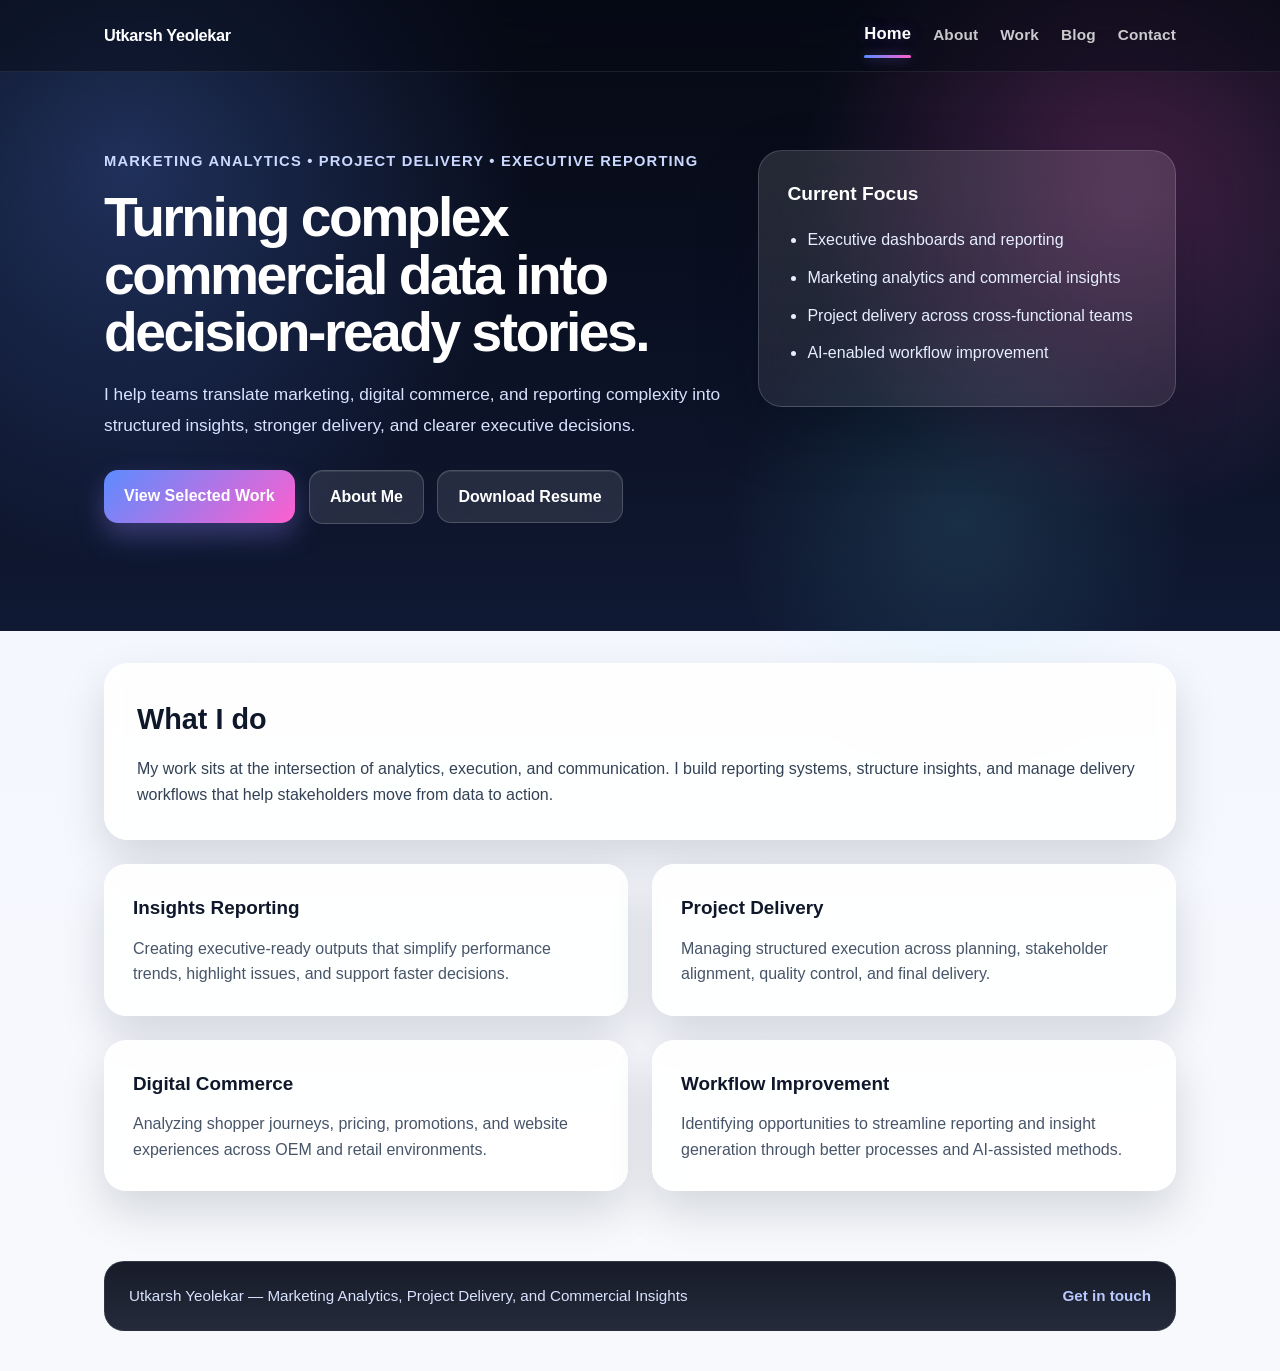
==== index.html @ 8a05bfa3 "Update index.html" ====
<!DOCTYPE html>
<html lang="en">
<head>
  <meta charset="UTF-8" />
  <meta name="viewport" content="width=device-width, initial-scale=1.0" />
  <title>Utkarsh Yeolekar | Portfolio</title>
  <link rel="stylesheet" href="style.css?v=2" />
</head>
<body>
  <nav>
    <div class="nav-container">
      <a href="index.html" class="brand">Utkarsh Yeolekar</a>
      <div class="nav-links">
        <a href="index.html" class="active">Home</a>
        <a href="about.html">About</a>
        <a href="work.html">Work</a>
        <a href="blog.html">Blog</a>
        <a href="contact.html">Contact</a>
      </div>
    </div>
  </nav>

  <header class="hero">
    <div class="hero-text">
      <p class="eyebrow">Marketing Analytics • Project Delivery • Executive Reporting</p>
      <h1>Turning complex commercial data into decision-ready stories.</h1>
      <p class="hero-copy">
        I help teams translate marketing, digital commerce, and reporting complexity into
        structured insights, stronger delivery, and clearer executive decisions.
      </p>
      <div class="hero-actions">
        <a href="work.html" class="button-primary">View Selected Work</a>
        <a href="about.html" class="button-secondary">About Me</a>
        <a href="assets/resume/Utkarsh_Yeolekar_Updated_CV_Apr26.pdf" class="button-secondary" target="_blank" rel="noopener noreferrer">Download Resume</a>
      </div>
    </div>

    <div class="hero-card">
      <h2>Current Focus</h2>
      <ul>
        <li>Executive dashboards and reporting</li>
        <li>Marketing analytics and commercial insights</li>
        <li>Project delivery across cross-functional teams</li>
        <li>AI-enabled workflow improvement</li>
      </ul>
    </div>
  </header>

  <main>
    <section class="section-intro">
      <h2>What I do</h2>
      <p>
        My work sits at the intersection of analytics, execution, and communication. I build
        reporting systems, structure insights, and manage delivery workflows that help stakeholders
        move from data to action.
      </p>
    </section>

    <section class="cards-grid">
      <article class="info-card">
        <h3>Insights Reporting</h3>
        <p>
          Creating executive-ready outputs that simplify performance trends, highlight issues,
          and support faster decisions.
        </p>
      </article>

      <article class="info-card">
        <h3>Project Delivery</h3>
        <p>
          Managing structured execution across planning, stakeholder alignment, quality control,
          and final delivery.
        </p>
      </article>

      <article class="info-card">
        <h3>Digital Commerce</h3>
        <p>
          Analyzing shopper journeys, pricing, promotions, and website experiences across OEM
          and retail environments.
        </p>
      </article>

      <article class="info-card">
        <h3>Workflow Improvement</h3>
        <p>
          Identifying opportunities to streamline reporting and insight generation through better
          processes and AI-assisted methods.
        </p>
      </article>
    </section>
  </main>

  <footer class="site-footer">
    <div class="site-footer-inner">
      <p>Utkarsh Yeolekar — Marketing Analytics, Project Delivery, and Commercial Insights</p>
      <p><a href="contact.html">Get in touch</a></p>
    </div>
  </footer>

  <script src="script.js"></script>
</body>
</html>
---- style.css ----
* {
  box-sizing: border-box;
}

html {
  scroll-behavior: smooth;
}

:root {
  --bg-deep: #070b17;
  --bg-mid: #0f1630;
  --text-dark: #0f172a;
  --text-mid: #475569;
  --text-soft: #d8e2ff;
  --text-white: #ffffff;
  --accent-blue: #5b8cff;
  --accent-cyan: #67e8f9;
  --accent-pink: #ff5fcf;
  --shadow-soft: 0 20px 45px rgba(7, 11, 23, 0.14);
  --shadow-strong: 0 25px 60px rgba(5, 10, 25, 0.28);
}

body {
  margin: 0;
  font-family: Arial, sans-serif;
  color: var(--text-dark);
  background:
    radial-gradient(circle at 10% 12%, rgba(91, 140, 255, 0.28), transparent 24%),
    radial-gradient(circle at 88% 14%, rgba(255, 95, 207, 0.24), transparent 20%),
    radial-gradient(circle at 75% 38%, rgba(103, 232, 249, 0.12), transparent 18%),
    linear-gradient(180deg, #060913 0%, #0a1022 22%, #101933 46%, #f5f7ff 46%, #f7f9fc 100%);
  line-height: 1.6;
}

nav {
  position: sticky;
  top: 0;
  z-index: 1000;
  background: rgba(8, 12, 24, 0.48);
  backdrop-filter: blur(18px);
  -webkit-backdrop-filter: blur(18px);
  border-bottom: 1px solid rgba(255, 255, 255, 0.08);
}

.nav-container {
  max-width: 1120px;
  margin: 0 auto;
  padding: 18px 24px;
  display: flex;
  justify-content: space-between;
  align-items: center;
  gap: 24px;
}

.brand {
  color: var(--text-white);
  text-decoration: none;
  font-size: 1.02rem;
  font-weight: 700;
  letter-spacing: -0.02em;
}

.nav-links {
  display: flex;
  gap: 22px;
  flex-wrap: wrap;
  align-items: center;
}

.nav-links a {
  position: relative;
  color: rgba(255, 255, 255, 0.78);
  text-decoration: none;
  font-size: 0.96rem;
  font-weight: 600;
  padding: 4px 0;
  letter-spacing: 0.01em;
  transition: color 0.25s ease, transform 0.25s ease, text-shadow 0.25s ease;
}

.nav-links a::after {
  content: "";
  position: absolute;
  left: 0;
  bottom: -6px;
  width: 100%;
  height: 2px;
  border-radius: 999px;
  background: linear-gradient(90deg, var(--accent-blue), var(--accent-pink));
  transform: scaleX(0);
  transform-origin: center;
  transition: transform 0.25s ease, opacity 0.25s ease;
  opacity: 0;
  box-shadow: 0 0 10px rgba(91, 140, 255, 0.35);
}

.nav-links a:hover {
  color: var(--text-white);
  text-shadow:
    0 0 10px rgba(91, 140, 255, 0.18),
    0 0 18px rgba(255, 95, 207, 0.14);
}

.nav-links a:hover::after {
  transform: scaleX(1);
  opacity: 0.7;
}

.nav-links a.active {
  color: var(--text-white);
  font-size: 1.04rem;
  transform: translateY(-1px);
  text-shadow:
    0 0 14px rgba(91, 140, 255, 0.24),
    0 0 22px rgba(255, 95, 207, 0.18);
}

.nav-links a.active::after {
  transform: scaleX(1);
  opacity: 1;
  height: 3px;
  box-shadow:
    0 0 12px rgba(91, 140, 255, 0.38),
    0 0 18px rgba(255, 95, 207, 0.2);
}

.hero {
  max-width: 1120px;
  margin: 0 auto;
  padding: 78px 24px 140px;
  display: grid;
  grid-template-columns: 1.35fr 0.9fr;
  gap: 28px;
  align-items: start;
  color: var(--text-white);
}

.hero-text {
  min-width: 0;
}

.eyebrow {
  margin: 0 0 16px;
  color: #cbd8ff;
  font-size: 0.92rem;
  font-weight: 700;
  letter-spacing: 0.08em;
  text-transform: uppercase;
}

.hero h1 {
  margin: 0 0 18px;
  font-size: 3.45rem;
  line-height: 1.04;
  letter-spacing: -0.045em;
  max-width: 760px;
}

.hero-copy {
  margin: 0 0 28px;
  font-size: 1.08rem;
  line-height: 1.8;
  color: var(--text-soft);
  max-width: 700px;
}

.hero-actions {
  display: flex;
  gap: 14px;
  flex-wrap: wrap;
}

.button-primary,
.button-secondary {
  display: inline-block;
  padding: 13px 20px;
  border-radius: 14px;
  text-decoration: none;
  font-weight: 700;
  transition: all 0.25s ease;
}

.button-primary,
.button-primary:visited {
  background: linear-gradient(135deg, var(--accent-blue), var(--accent-pink));
  color: var(--text-white);
  box-shadow:
    0 14px 30px rgba(91, 140, 255, 0.24),
    0 10px 24px rgba(255, 95, 207, 0.12);
}

.button-secondary,
.button-secondary:visited {
  background: rgba(255, 255, 255, 0.1);
  color: var(--text-white);
  border: 1px solid rgba(255, 255, 255, 0.18);
  backdrop-filter: blur(12px);
  -webkit-backdrop-filter: blur(12px);
  box-shadow: inset 0 1px 0 rgba(255, 255, 255, 0.08);
}

.button-primary:hover,
.button-secondary:hover {
  transform: translateY(-1px);
  text-decoration: none;
}

.button-secondary:hover {
  background: rgba(255, 255, 255, 0.16);
}

.hero-card {
  background: linear-gradient(180deg, rgba(255, 255, 255, 0.12), rgba(255, 255, 255, 0.08));
  border: 1px solid rgba(255, 255, 255, 0.16);
  border-radius: 24px;
  padding: 28px;
  box-shadow: var(--shadow-strong);
  backdrop-filter: blur(14px);
  -webkit-backdrop-filter: blur(14px);
}

.hero-card h2 {
  margin: 0 0 18px;
  color: var(--text-white);
  font-size: 1.2rem;
}

.hero-card ul {
  margin: 0;
  padding-left: 20px;
  color: #e6eeff;
}

.hero-card li {
  margin-bottom: 12px;
}

main {
  max-width: 1120px;
  margin: 0 auto;
  padding: 0 24px 70px;
}

.section-intro {
  background: rgba(255, 255, 255, 0.88);
  padding: 32px;
  border-radius: 24px;
  box-shadow: var(--shadow-soft);
  margin-bottom: 24px;
  border: 1px solid rgba(255, 255, 255, 0.65);
  backdrop-filter: blur(8px);
}

.section-intro h2 {
  margin-top: 0;
  margin-bottom: 14px;
  font-size: 1.8rem;
  color: var(--text-dark);
}

.section-intro p {
  margin: 0;
  color: #334155;
}

.cards-grid {
  display: grid;
  grid-template-columns: repeat(2, minmax(0, 1fr));
  gap: 24px;
}

.info-card {
  background: rgba(255, 255, 255, 0.9);
  padding: 28px;
  border-radius: 22px;
  box-shadow: var(--shadow-soft);
  border: 1px solid rgba(255, 255, 255, 0.62);
  backdrop-filter: blur(8px);
}

.info-card h3 {
  margin-top: 0;
  margin-bottom: 12px;
  font-size: 1.18rem;
  color: var(--text-dark);
}

.info-card p {
  margin: 0;
  color: var(--text-mid);
}

.site-footer {
  max-width: 1120px;
  margin: 0 auto;
  padding: 0 24px 40px;
}

.site-footer-inner {
  background: linear-gradient(180deg, rgba(9, 14, 28, 0.94), rgba(13, 19, 37, 0.9));
  color: var(--text-soft);
  padding: 22px 24px;
  border-radius: 20px;
  display: flex;
  justify-content: space-between;
  align-items: center;
  gap: 16px;
  flex-wrap: wrap;
  border: 1px solid rgba(255, 255, 255, 0.08);
}

.site-footer p {
  margin: 0;
  font-size: 0.95rem;
}

.site-footer a {
  color: #b9c9ff;
  text-decoration: none;
  font-weight: 600;
}

.site-footer a:hover {
  color: var(--text-white);
  text-decoration: underline;
}

a {
  color: inherit;
}

@media (max-width: 900px) {
  body {
    background:
      radial-gradient(circle at 10% 12%, rgba(91, 140, 255, 0.24), transparent 24%),
      radial-gradient(circle at 88% 14%, rgba(255, 95, 207, 0.2), transparent 20%),
      linear-gradient(180deg, #060913 0%, #0a1022 25%, #101933 54%, #f5f7ff 54%, #f7f9fc 100%);
  }

  .hero {
    grid-template-columns: 1fr;
    padding: 64px 24px 110px;
  }

  .hero h1 {
    font-size: 2.7rem;
  }

  .cards-grid {
    grid-template-columns: 1fr;
  }
}

@media (max-width: 768px) {
  .nav-container {
    padding: 14px 20px;
    flex-direction: column;
    align-items: flex-start;
  }

  .nav-links {
    gap: 14px;
  }

  .hero {
    padding: 56px 20px 96px;
  }

  .hero h1 {
    font-size: 2.2rem;
  }

  .hero-copy {
    font-size: 1rem;
  }

  main {
    padding: 0 20px 44px;
  }

  .section-intro,
  .info-card,
  .hero-card {
    padding: 22px;
    border-radius: 18px;
  }

  .site-footer {
    padding: 0 20px 28px;
  }

  .site-footer-inner {
    padding: 18px 20px;
  }
}
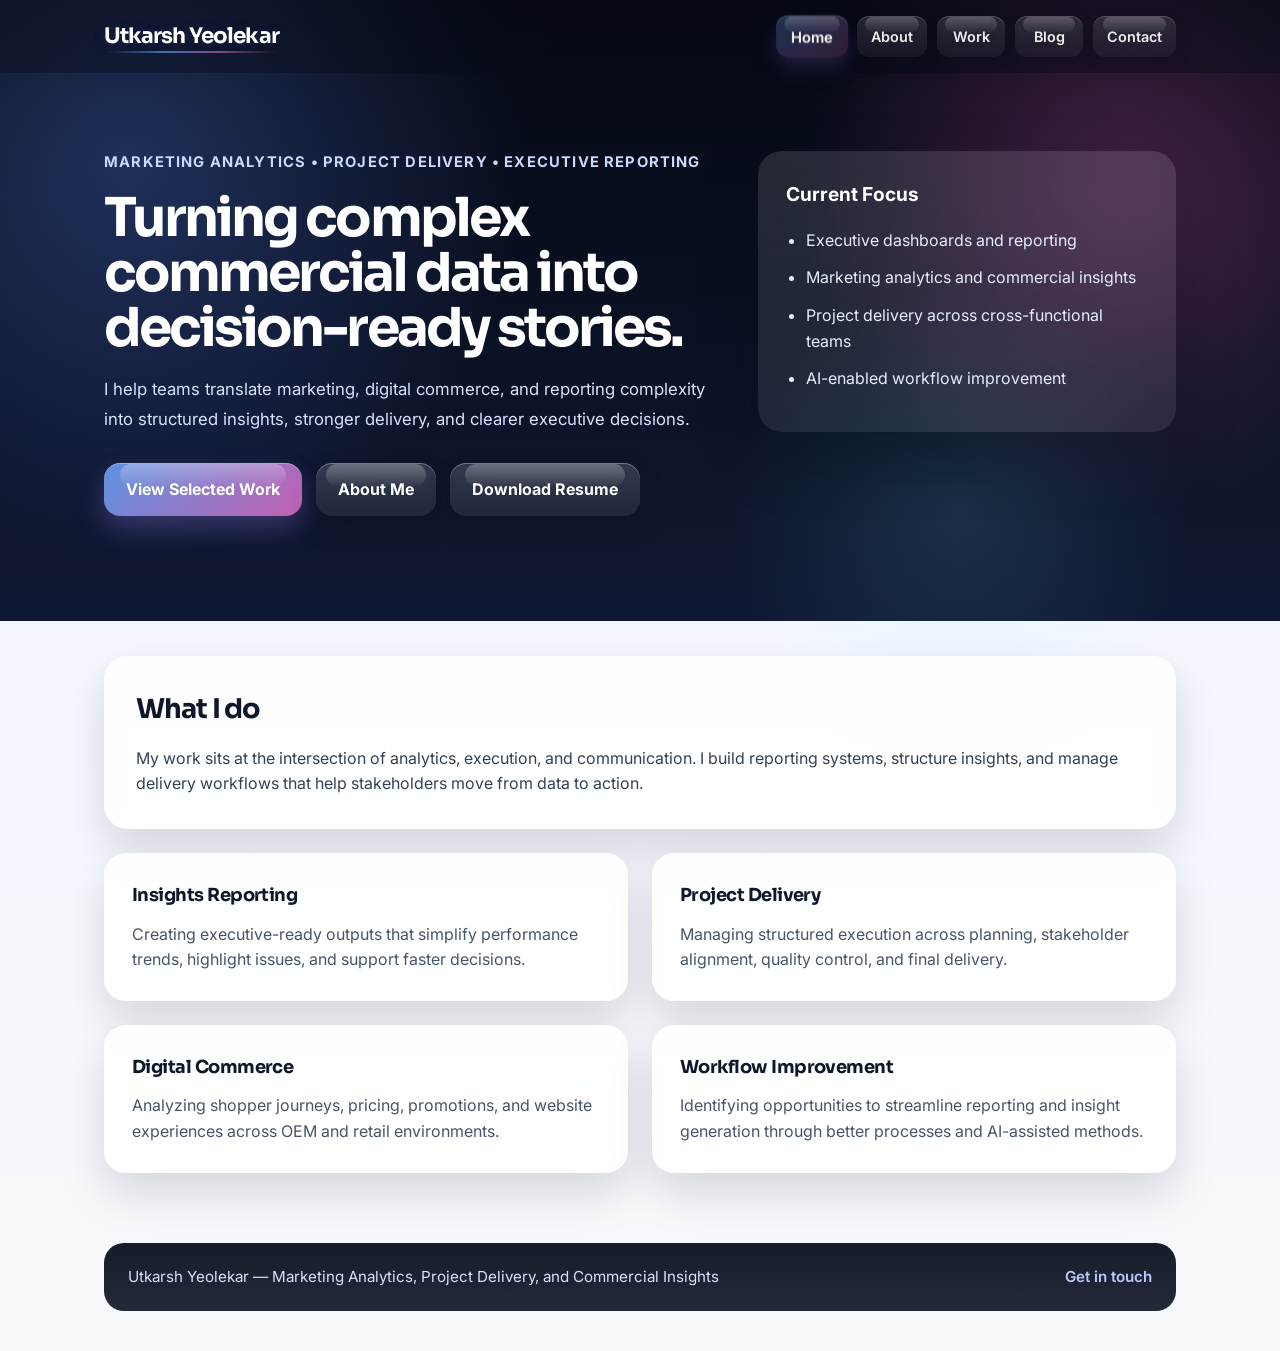
==== commit c24b98be: "Update index.html" ====
--- a/index.html
+++ b/index.html
@@ -4,16 +4,19 @@
   <meta charset="UTF-8" />
   <meta name="viewport" content="width=device-width, initial-scale=1.0" />
   <title>Utkarsh Yeolekar | Portfolio</title>
-  <link rel="stylesheet" href="style.css?v=2" />
+  <link rel="stylesheet" href="style-v3.css" />
 </head>
 <body>
   <nav>
     <div class="nav-container">
-      <a href="index.html" class="brand">Utkarsh Yeolekar</a>
+      <a href="index.html" class="brand brand-stack">
+        <span class="brand-first">Utkarsh</span>
+        <span class="brand-last">Yeolekar</span>
+      </a>
       <div class="nav-links">
         <a href="index.html" class="active">Home</a>
         <a href="about.html">About</a>
-        <a href="work.html">Work</a>
+        <a href="work-v2.html">Work</a>
         <a href="blog.html">Blog</a>
         <a href="contact.html">Contact</a>
       </div>
@@ -29,7 +32,7 @@
         structured insights, stronger delivery, and clearer executive decisions.
       </p>
       <div class="hero-actions">
-        <a href="work.html" class="button-primary">View Selected Work</a>
+        <a href="work-v2.html" class="button-primary">View Selected Work</a>
         <a href="about.html" class="button-secondary">About Me</a>
         <a href="assets/resume/Utkarsh_Yeolekar_Updated_CV_Apr26.pdf" class="button-secondary" target="_blank" rel="noopener noreferrer">Download Resume</a>
       </div>
--- a/style-v3.css
+++ b/style-v3.css
@@ -0,0 +1,454 @@
+@import url('https://fonts.googleapis.com/css2?family=Inter:wght@400;500;600;700;800&family=Sora:wght@600;700;800&display=swap');
+
+* {
+  box-sizing: border-box;
+}
+
+html {
+  scroll-behavior: smooth;
+}
+
+:root {
+  --text-dark: #0f172a;
+  --text-mid: #475569;
+  --text-soft: #d8e2ff;
+  --text-white: #ffffff;
+  --accent-blue: #6aa8ff;
+  --accent-cyan: #7ee7ff;
+  --accent-pink: #ff78db;
+  --shadow-soft: 0 20px 45px rgba(7, 11, 23, 0.14);
+  --shadow-strong: 0 25px 60px rgba(5, 10, 25, 0.28);
+}
+
+body {
+  margin: 0;
+  font-family: 'Inter', Arial, sans-serif;
+  color: var(--text-dark);
+  background:
+    radial-gradient(circle at 10% 12%, rgba(91, 140, 255, 0.28), transparent 24%),
+    radial-gradient(circle at 88% 14%, rgba(255, 95, 207, 0.24), transparent 20%),
+    radial-gradient(circle at 75% 38%, rgba(103, 232, 249, 0.12), transparent 18%),
+    linear-gradient(180deg, #060913 0%, #0a1022 22%, #101933 46%, #f5f7ff 46%, #f7f9fc 100%);
+  line-height: 1.6;
+}
+
+nav {
+  position: sticky;
+  top: 0;
+  z-index: 1000;
+  background: rgba(8, 12, 24, 0.38);
+  backdrop-filter: blur(18px);
+  -webkit-backdrop-filter: blur(18px);
+}
+
+.nav-container {
+  max-width: 1120px;
+  margin: 0 auto;
+  padding: 16px 24px;
+  display: flex;
+  justify-content: space-between;
+  align-items: center;
+  gap: 24px;
+}
+
+.brand {
+  position: relative;
+  display: inline-block;
+  color: var(--text-white);
+  text-decoration: none;
+  font-family: 'Sora', 'Inter', Arial, sans-serif;
+  font-size: 1.34rem;
+  font-weight: 700;
+  letter-spacing: -0.045em;
+  line-height: 1;
+  padding: 4px 0 6px;
+  text-shadow:
+    0 0 14px rgba(106, 168, 255, 0.14),
+    0 0 22px rgba(255, 120, 219, 0.08);
+  transition: transform 0.25s ease, text-shadow 0.25s ease, opacity 0.25s ease;
+}
+
+.brand::after {
+  content: "";
+  position: absolute;
+  left: 2px;
+  bottom: -1px;
+  width: calc(100% - 4px);
+  height: 2px;
+  border-radius: 999px;
+  background: linear-gradient(90deg,
+    rgba(106,168,255,0.0),
+    rgba(106,168,255,0.62),
+    rgba(255,120,219,0.52),
+    rgba(255,120,219,0.0));
+  opacity: 0.95;
+}
+
+.brand:hover {
+  transform: translateY(-1px);
+  text-shadow:
+    0 0 18px rgba(106, 168, 255, 0.2),
+    0 0 28px rgba(255, 120, 219, 0.1);
+}
+
+.nav-links {
+  display: flex;
+  gap: 10px;
+  flex-wrap: wrap;
+  align-items: center;
+}
+
+.nav-links a {
+  position: relative;
+  color: rgba(255, 255, 255, 0.92);
+  text-decoration: none;
+  font-size: 0.9rem;
+  font-weight: 600;
+  padding: 9px 14px;
+  min-width: 68px;
+  text-align: center;
+  border-radius: 12px;
+  background: linear-gradient(180deg, rgba(255,255,255,0.12), rgba(255,255,255,0.05));
+  backdrop-filter: blur(14px);
+  -webkit-backdrop-filter: blur(14px);
+  box-shadow:
+    inset 0 1px 0 rgba(255,255,255,0.18),
+    0 8px 18px rgba(8, 12, 24, 0.12);
+  transition: transform 0.25s ease, box-shadow 0.25s ease, background 0.25s ease, color 0.25s ease;
+  overflow: hidden;
+}
+
+.nav-links a::before {
+  content: "";
+  position: absolute;
+  top: 1px;
+  left: 12%;
+  width: 76%;
+  height: 36%;
+  border-radius: 999px;
+  background: linear-gradient(180deg, rgba(255,255,255,0.22), rgba(255,255,255,0.03));
+  pointer-events: none;
+}
+
+.nav-links a:hover {
+  transform: translateY(-1px);
+  background: linear-gradient(180deg, rgba(255,255,255,0.16), rgba(255,255,255,0.07));
+  box-shadow:
+    inset 0 1px 0 rgba(255,255,255,0.24),
+    0 10px 22px rgba(91, 140, 255, 0.08),
+    0 8px 16px rgba(255, 95, 207, 0.05);
+}
+
+.nav-links a.active {
+  transform: scale(1.03);
+  color: var(--text-white);
+  background: linear-gradient(135deg, rgba(106,168,255,0.26), rgba(255,120,219,0.18));
+  box-shadow:
+    inset 0 1px 0 rgba(255,255,255,0.24),
+    0 12px 24px rgba(91, 140, 255, 0.12),
+    0 8px 18px rgba(255, 95, 207, 0.08);
+}
+
+.hero {
+  max-width: 1120px;
+  margin: 0 auto;
+  padding: 78px 24px 140px;
+  display: grid;
+  grid-template-columns: 1.35fr 0.9fr;
+  gap: 28px;
+  align-items: start;
+  color: var(--text-white);
+}
+
+.hero-text {
+  min-width: 0;
+}
+
+.eyebrow {
+  margin: 0 0 16px;
+  color: #cbd8ff;
+  font-size: 0.92rem;
+  font-weight: 700;
+  letter-spacing: 0.08em;
+  text-transform: uppercase;
+}
+
+.hero h1 {
+  margin: 0 0 18px;
+  font-family: 'Sora', 'Inter', Arial, sans-serif;
+  font-size: 3.35rem;
+  font-weight: 700;
+  line-height: 1.03;
+  letter-spacing: -0.055em;
+  max-width: 760px;
+}
+
+.hero-copy {
+  margin: 0 0 28px;
+  font-size: 1.05rem;
+  font-weight: 400;
+  line-height: 1.8;
+  color: var(--text-soft);
+  max-width: 700px;
+}
+
+.hero-actions {
+  display: flex;
+  gap: 14px;
+  flex-wrap: wrap;
+}
+
+.button-primary,
+.button-secondary {
+  position: relative;
+  display: inline-block;
+  padding: 14px 22px;
+  border-radius: 16px;
+  text-decoration: none;
+  font-weight: 700;
+  overflow: hidden;
+  transition: transform 0.25s ease, box-shadow 0.25s ease, background 0.25s ease;
+}
+
+.button-primary::before,
+.button-secondary::before {
+  content: "";
+  position: absolute;
+  top: 1px;
+  left: 8%;
+  width: 84%;
+  height: 42%;
+  border-radius: 999px;
+  background: linear-gradient(180deg, rgba(255,255,255,0.28), rgba(255,255,255,0.04));
+  pointer-events: none;
+}
+
+.button-primary,
+.button-primary:visited {
+  background: linear-gradient(135deg, rgba(106,168,255,0.85), rgba(255,120,219,0.75));
+  color: var(--text-white);
+  box-shadow:
+    inset 0 1px 0 rgba(255,255,255,0.3),
+    0 14px 30px rgba(91, 140, 255, 0.2),
+    0 10px 24px rgba(255, 95, 207, 0.12);
+}
+
+.button-secondary,
+.button-secondary:visited {
+  background: linear-gradient(180deg, rgba(255,255,255,0.16), rgba(255,255,255,0.08));
+  color: var(--text-white);
+  backdrop-filter: blur(14px);
+  -webkit-backdrop-filter: blur(14px);
+  box-shadow:
+    inset 0 1px 0 rgba(255,255,255,0.32),
+    0 12px 28px rgba(8, 12, 24, 0.16);
+}
+
+.button-primary:hover,
+.button-secondary:hover {
+  transform: translateY(-2px);
+  text-decoration: none;
+}
+
+.button-secondary:hover {
+  background: linear-gradient(180deg, rgba(255,255,255,0.22), rgba(255,255,255,0.1));
+}
+
+.hero-card {
+  background: linear-gradient(180deg, rgba(255, 255, 255, 0.12), rgba(255, 255, 255, 0.08));
+  border-radius: 24px;
+  padding: 28px;
+  box-shadow: var(--shadow-strong);
+  backdrop-filter: blur(14px);
+  -webkit-backdrop-filter: blur(14px);
+}
+
+.hero-card h2 {
+  margin: 0 0 18px;
+  color: var(--text-white);
+  font-size: 1.2rem;
+  font-weight: 700;
+}
+
+.hero-card ul {
+  margin: 0;
+  padding-left: 20px;
+  color: #e6eeff;
+}
+
+.hero-card li {
+  margin-bottom: 12px;
+}
+
+main {
+  max-width: 1120px;
+  margin: 0 auto;
+  padding: 0 24px 70px;
+}
+
+.section-intro {
+  background: rgba(255, 255, 255, 0.88);
+  padding: 32px;
+  border-radius: 24px;
+  box-shadow: var(--shadow-soft);
+  margin-bottom: 24px;
+  backdrop-filter: blur(8px);
+}
+
+.section-intro h2 {
+  margin-top: 0;
+  margin-bottom: 14px;
+  font-family: 'Sora', 'Inter', Arial, sans-serif;
+  font-size: 1.7rem;
+  font-weight: 700;
+  letter-spacing: -0.04em;
+  color: var(--text-dark);
+}
+
+.section-intro p {
+  margin: 0;
+  color: #334155;
+}
+
+.cards-grid {
+  display: grid;
+  grid-template-columns: repeat(2, minmax(0, 1fr));
+  gap: 24px;
+}
+
+.info-card {
+  background: rgba(255, 255, 255, 0.9);
+  padding: 28px;
+  border-radius: 22px;
+  box-shadow: var(--shadow-soft);
+  backdrop-filter: blur(8px);
+}
+
+.info-card h3 {
+  margin-top: 0;
+  margin-bottom: 12px;
+  font-family: 'Sora', 'Inter', Arial, sans-serif;
+  font-size: 1.12rem;
+  font-weight: 700;
+  letter-spacing: -0.03em;
+  color: var(--text-dark);
+}
+
+.info-card p {
+  margin: 0;
+  color: var(--text-mid);
+}
+
+.site-footer {
+  max-width: 1120px;
+  margin: 0 auto;
+  padding: 0 24px 40px;
+}
+
+.site-footer-inner {
+  background: linear-gradient(180deg, rgba(9, 14, 28, 0.94), rgba(13, 19, 37, 0.9));
+  color: var(--text-soft);
+  padding: 22px 24px;
+  border-radius: 20px;
+  display: flex;
+  justify-content: space-between;
+  align-items: center;
+  gap: 16px;
+  flex-wrap: wrap;
+}
+
+.site-footer p {
+  margin: 0;
+  font-size: 0.95rem;
+}
+
+.site-footer a {
+  color: #b9c9ff;
+  text-decoration: none;
+  font-weight: 600;
+}
+
+.site-footer a:hover {
+  color: var(--text-white);
+  text-decoration: underline;
+}
+
+a {
+  color: inherit;
+}
+
+@media (max-width: 900px) {
+  body {
+    background:
+      radial-gradient(circle at 10% 12%, rgba(91, 140, 255, 0.24), transparent 24%),
+      radial-gradient(circle at 88% 14%, rgba(255, 95, 207, 0.2), transparent 20%),
+      linear-gradient(180deg, #060913 0%, #0a1022 25%, #101933 54%, #f5f7ff 54%, #f7f9fc 100%);
+  }
+
+  .hero {
+    grid-template-columns: 1fr;
+    padding: 64px 24px 110px;
+  }
+
+  .hero h1 {
+    font-size: 2.7rem;
+  }
+
+  .cards-grid {
+    grid-template-columns: 1fr;
+  }
+}
+
+@media (max-width: 768px) {
+  .nav-container {
+    padding: 14px 20px;
+    flex-direction: column;
+    align-items: flex-start;
+  }
+
+  .brand {
+    font-size: 1.12rem;
+  }
+
+  .nav-links {
+    gap: 10px;
+  }
+
+  .nav-links a {
+    min-width: 60px;
+    padding: 8px 12px;
+    font-size: 0.88rem;
+    border-radius: 10px;
+  }
+
+  .hero {
+    padding: 56px 20px 96px;
+  }
+
+  .hero h1 {
+    font-size: 2.2rem;
+  }
+
+  .hero-copy {
+    font-size: 1rem;
+  }
+
+  main {
+    padding: 0 20px 44px;
+  }
+
+  .section-intro,
+  .info-card,
+  .hero-card {
+    padding: 22px;
+    border-radius: 18px;
+  }
+
+  .site-footer {
+    padding: 0 20px 28px;
+  }
+
+  .site-footer-inner {
+    padding: 18px 20px;
+  }
+}
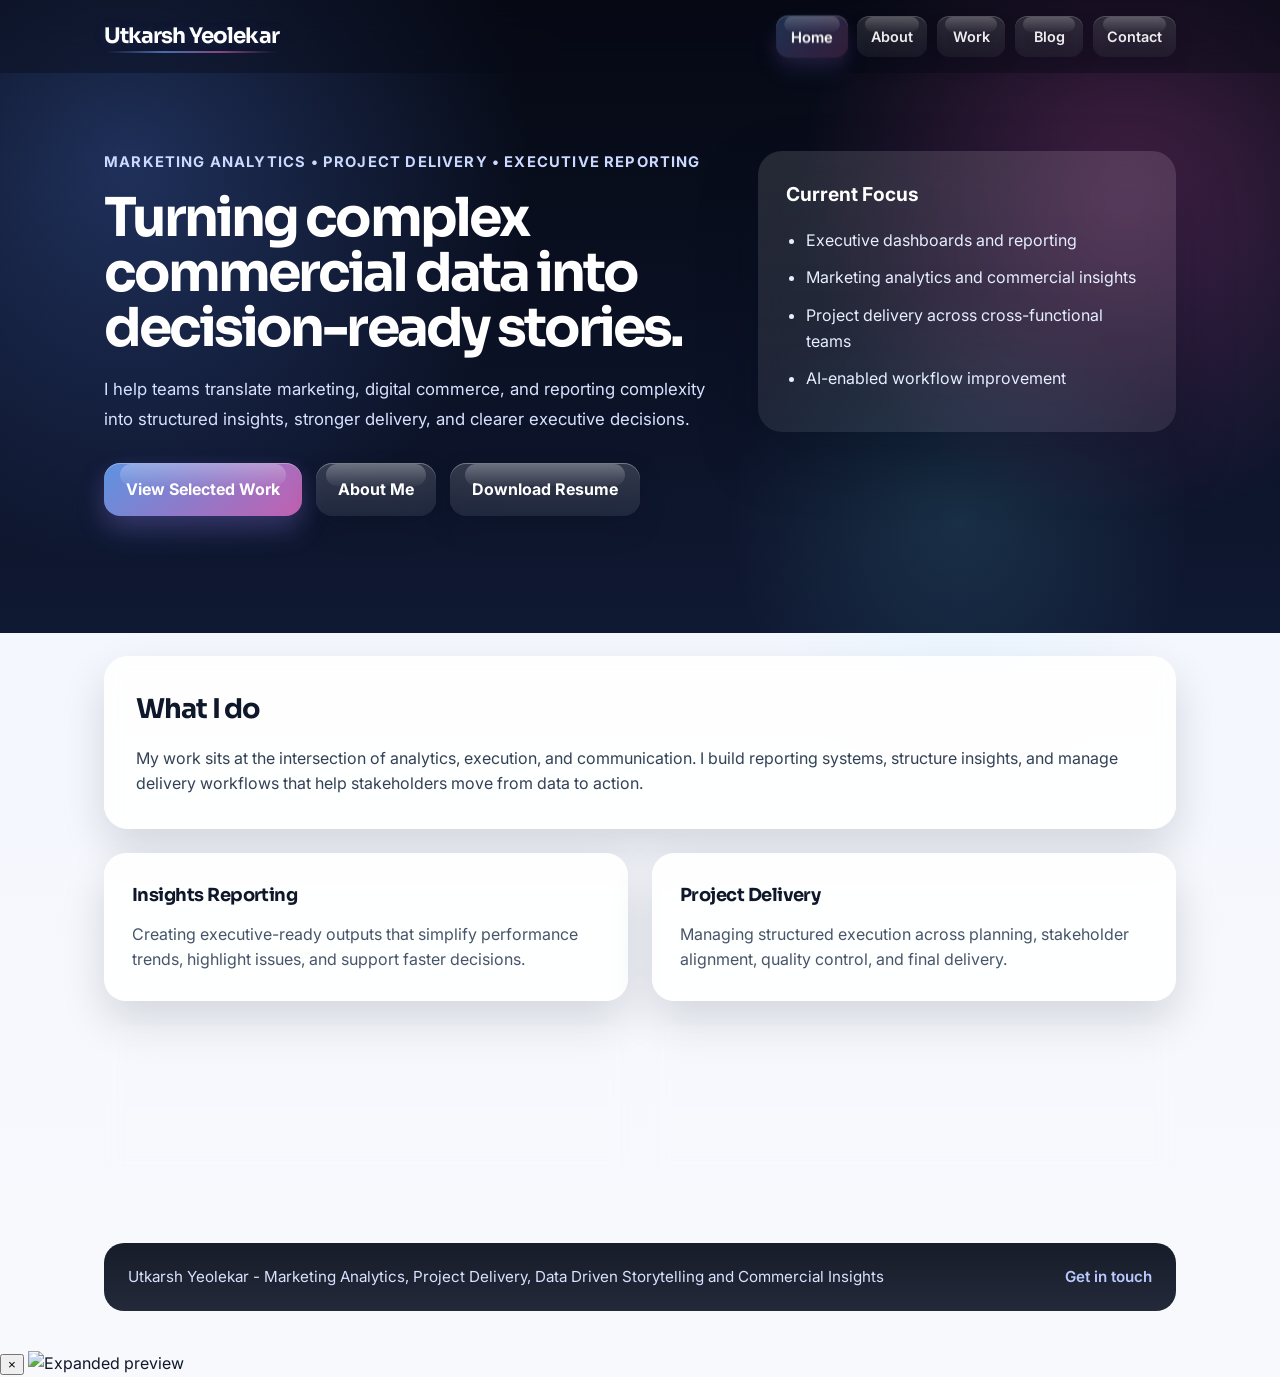
==== commit f8c059e0: "Update index.html" ====
--- a/index.html
+++ b/index.html
@@ -96,7 +96,7 @@
 
   <footer class="site-footer">
     <div class="site-footer-inner">
-      <p>Utkarsh Yeolekar — Marketing Analytics, Project Delivery, and Commercial Insights</p>
+      <p>Utkarsh Yeolekar - Marketing Analytics, Project Delivery, Data Driven Storytelling and Commercial Insights</p>
       <p><a href="contact.html">Get in touch</a></p>
     </div>
   </footer>
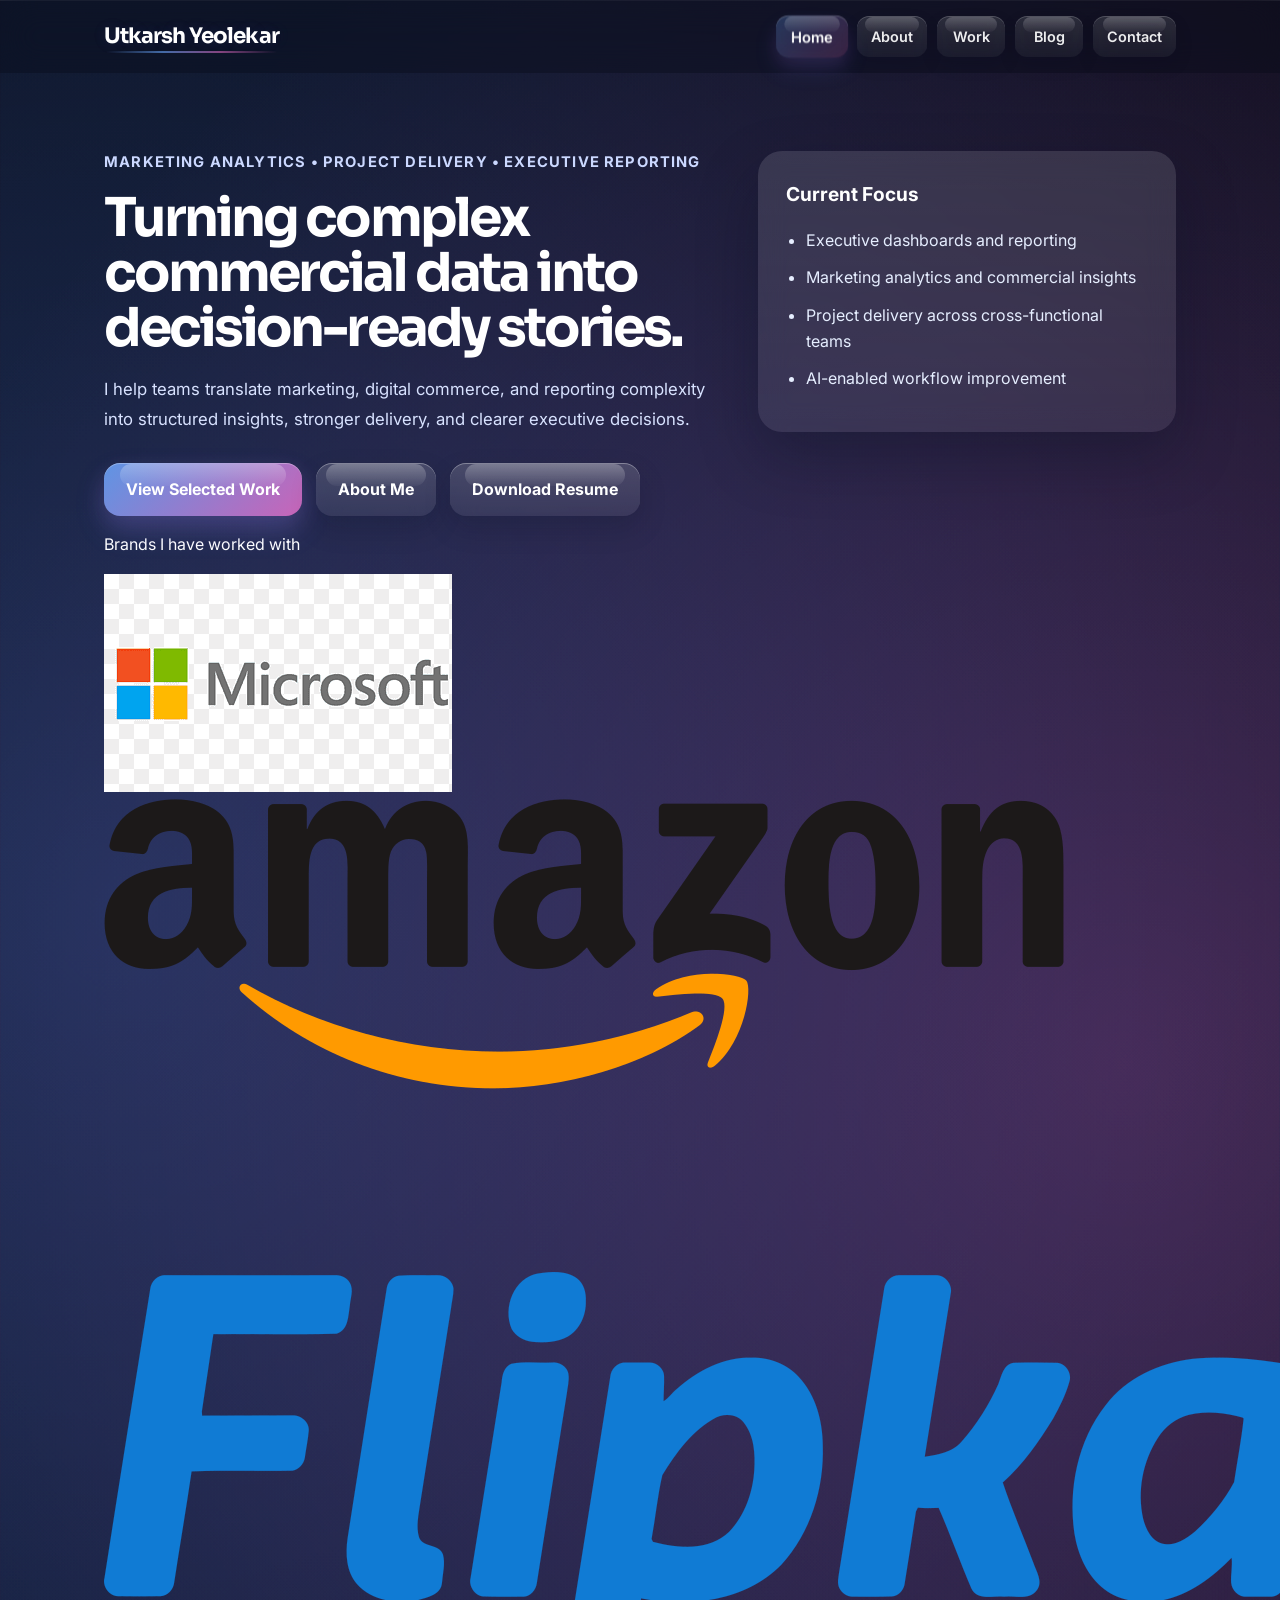
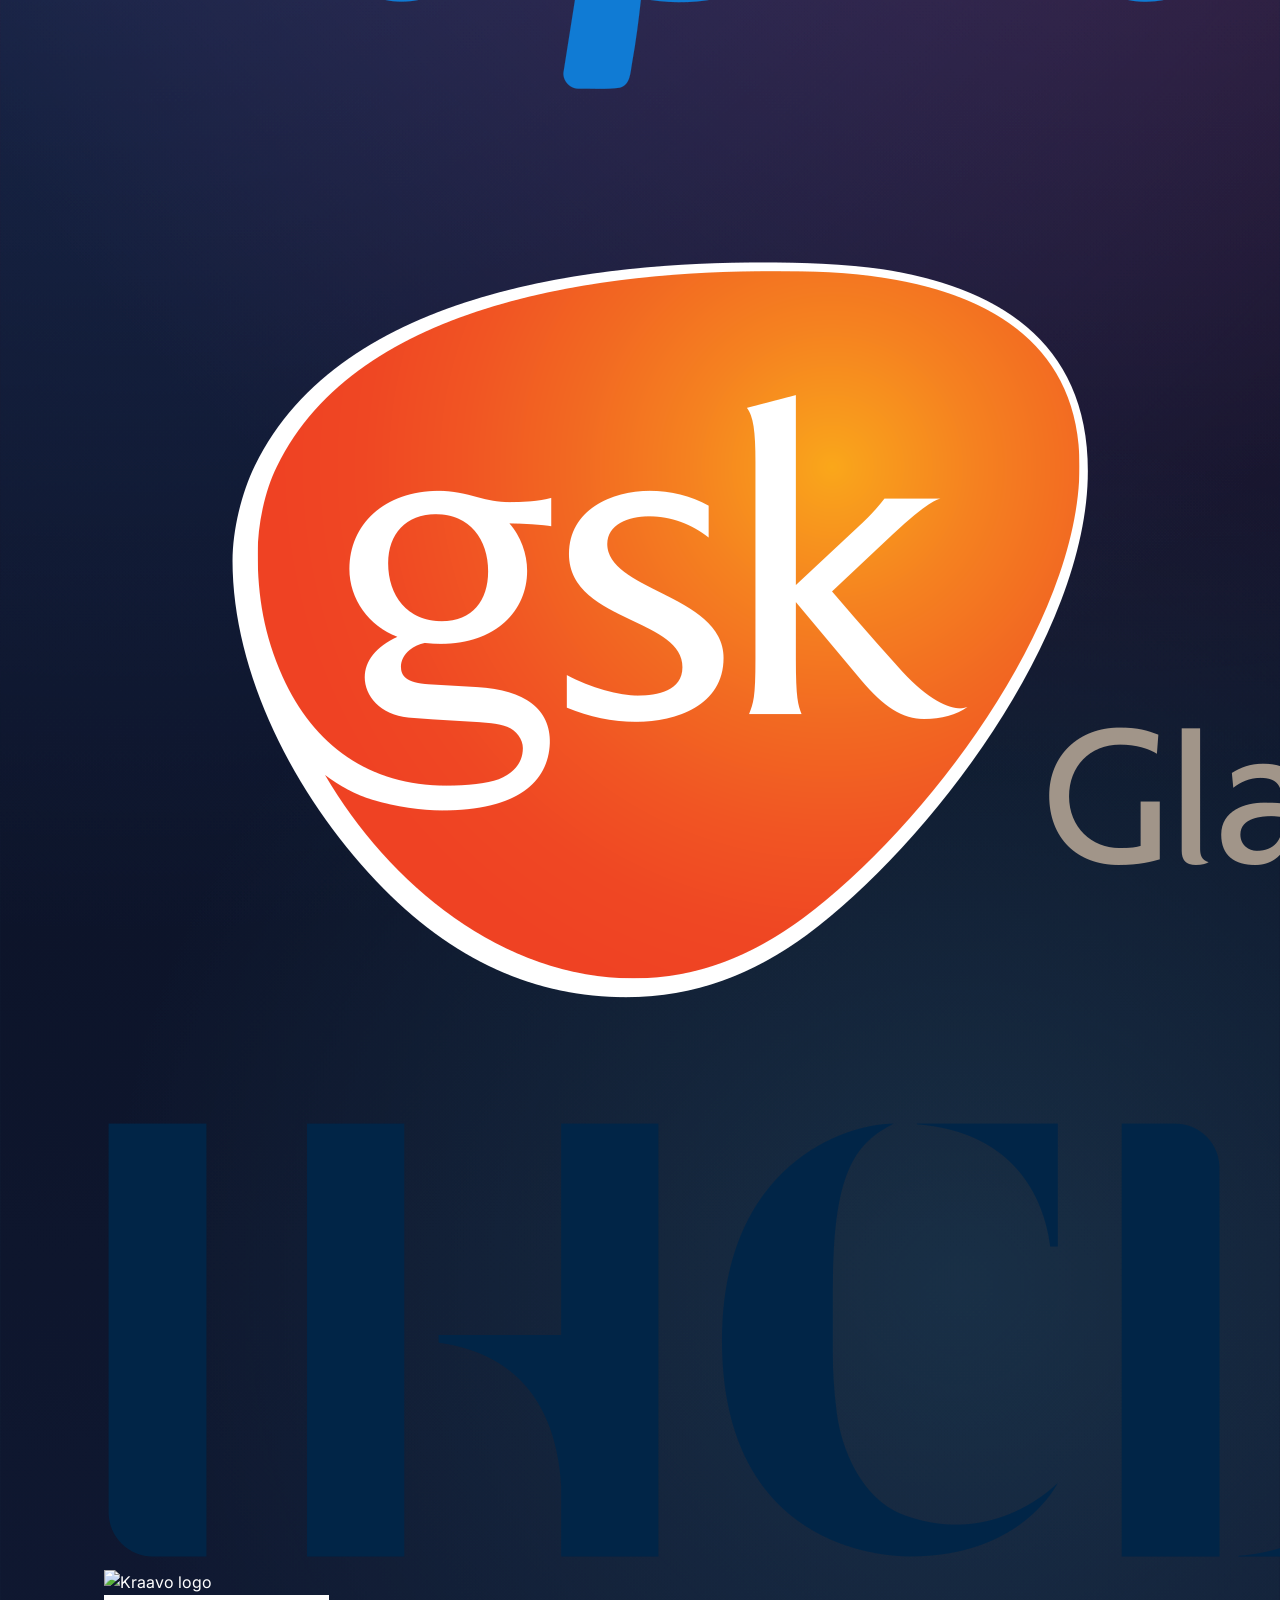
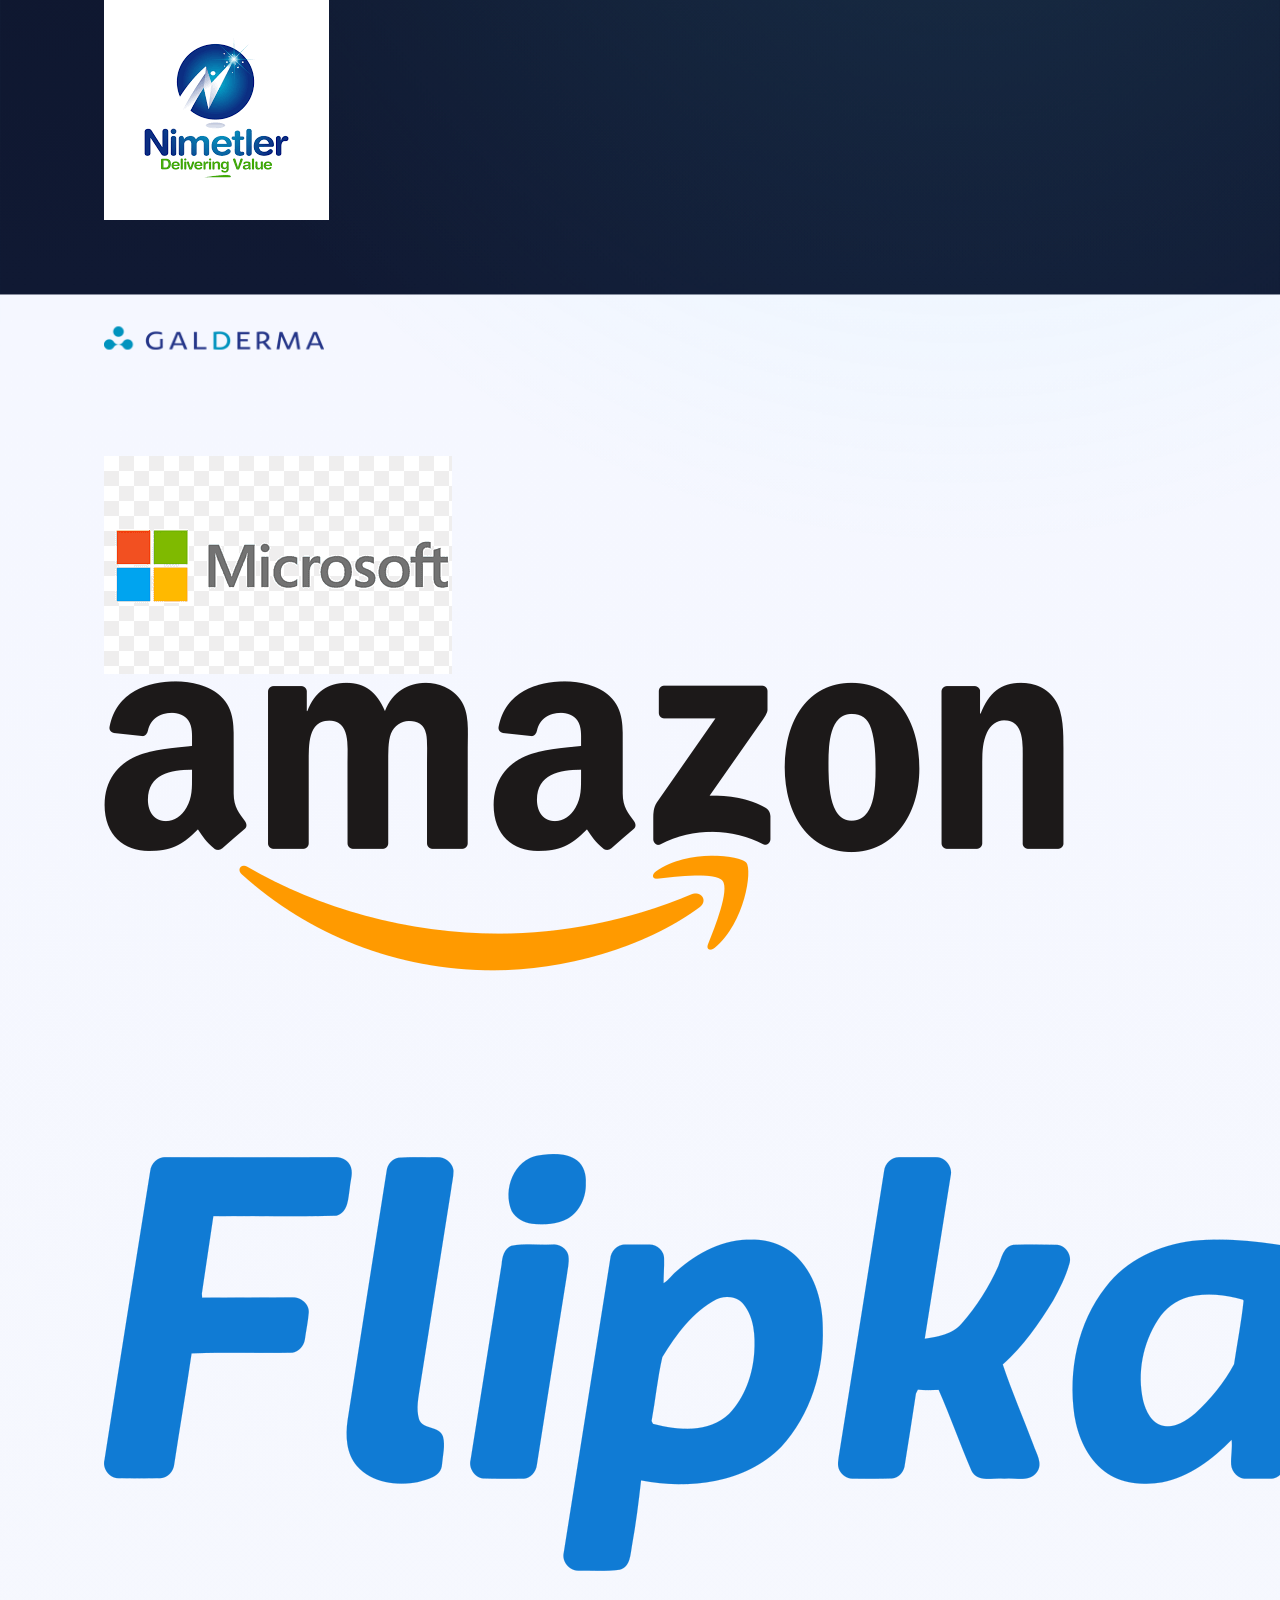
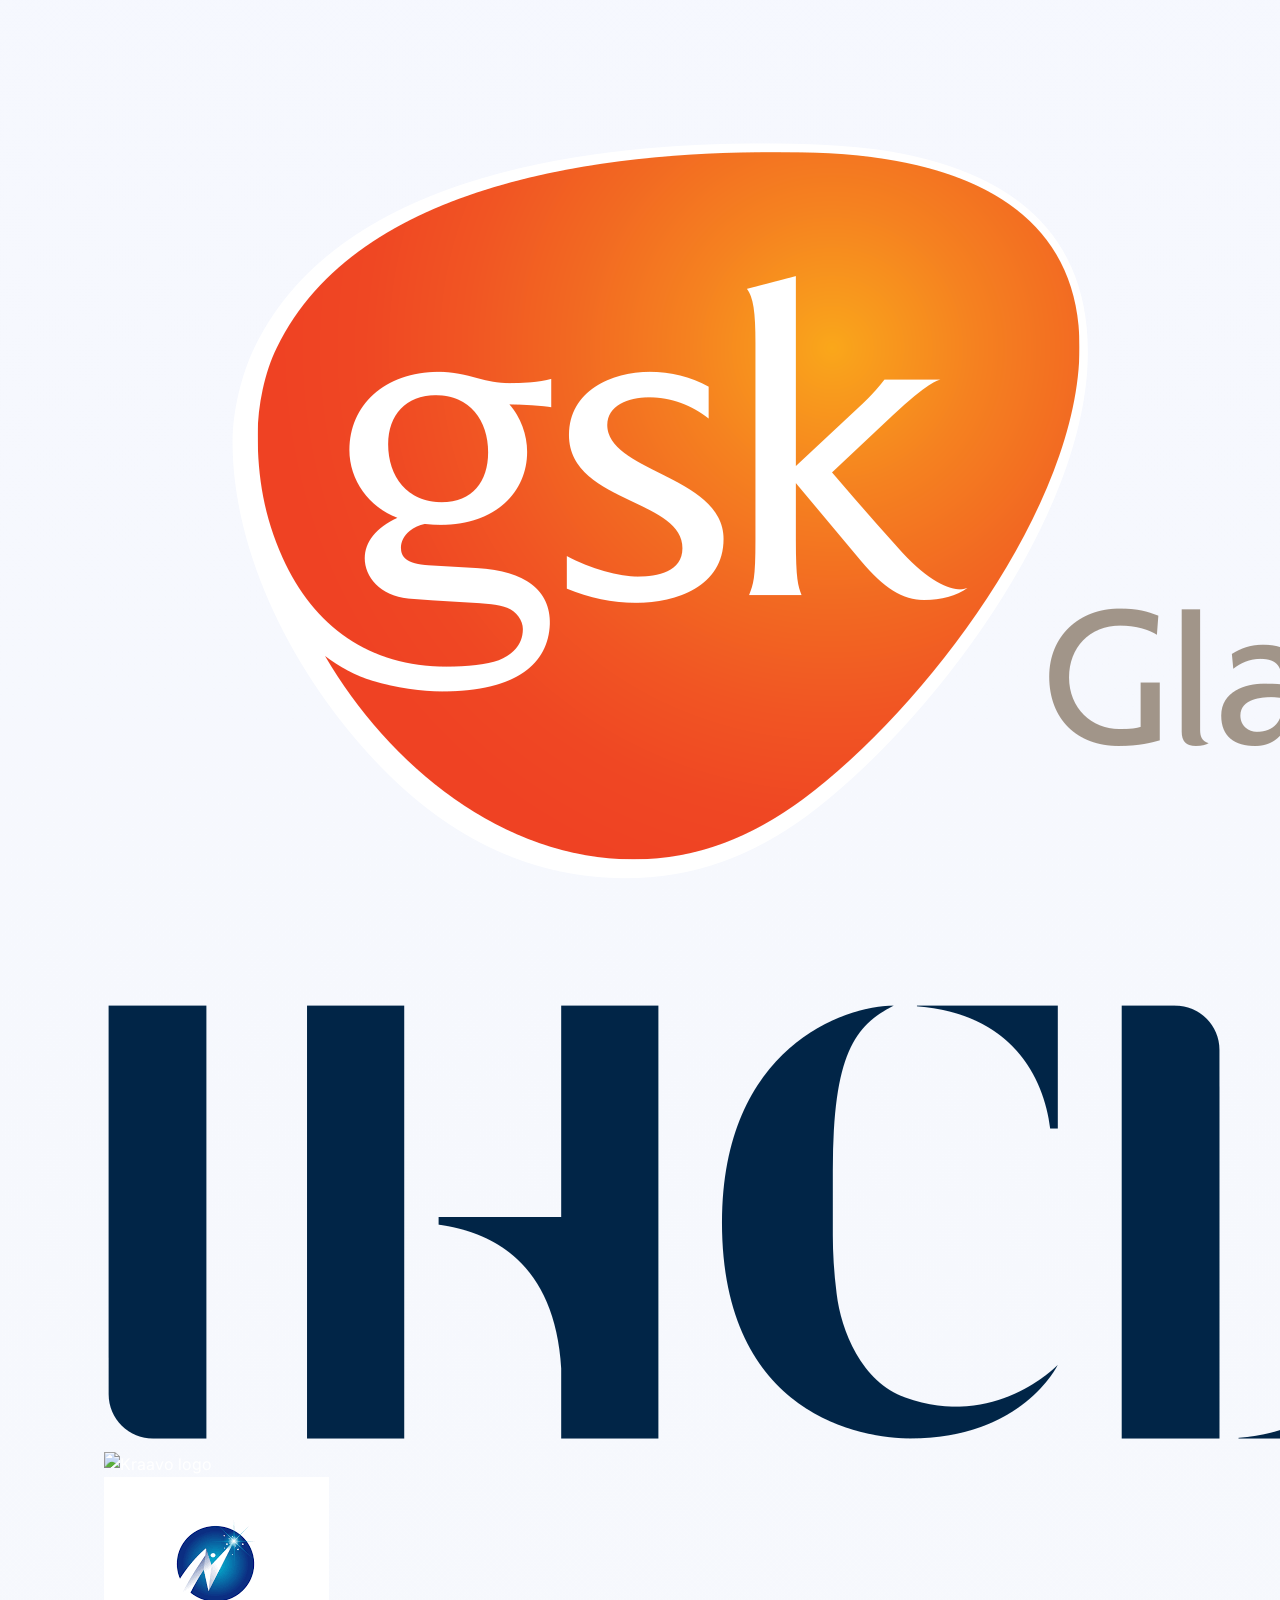
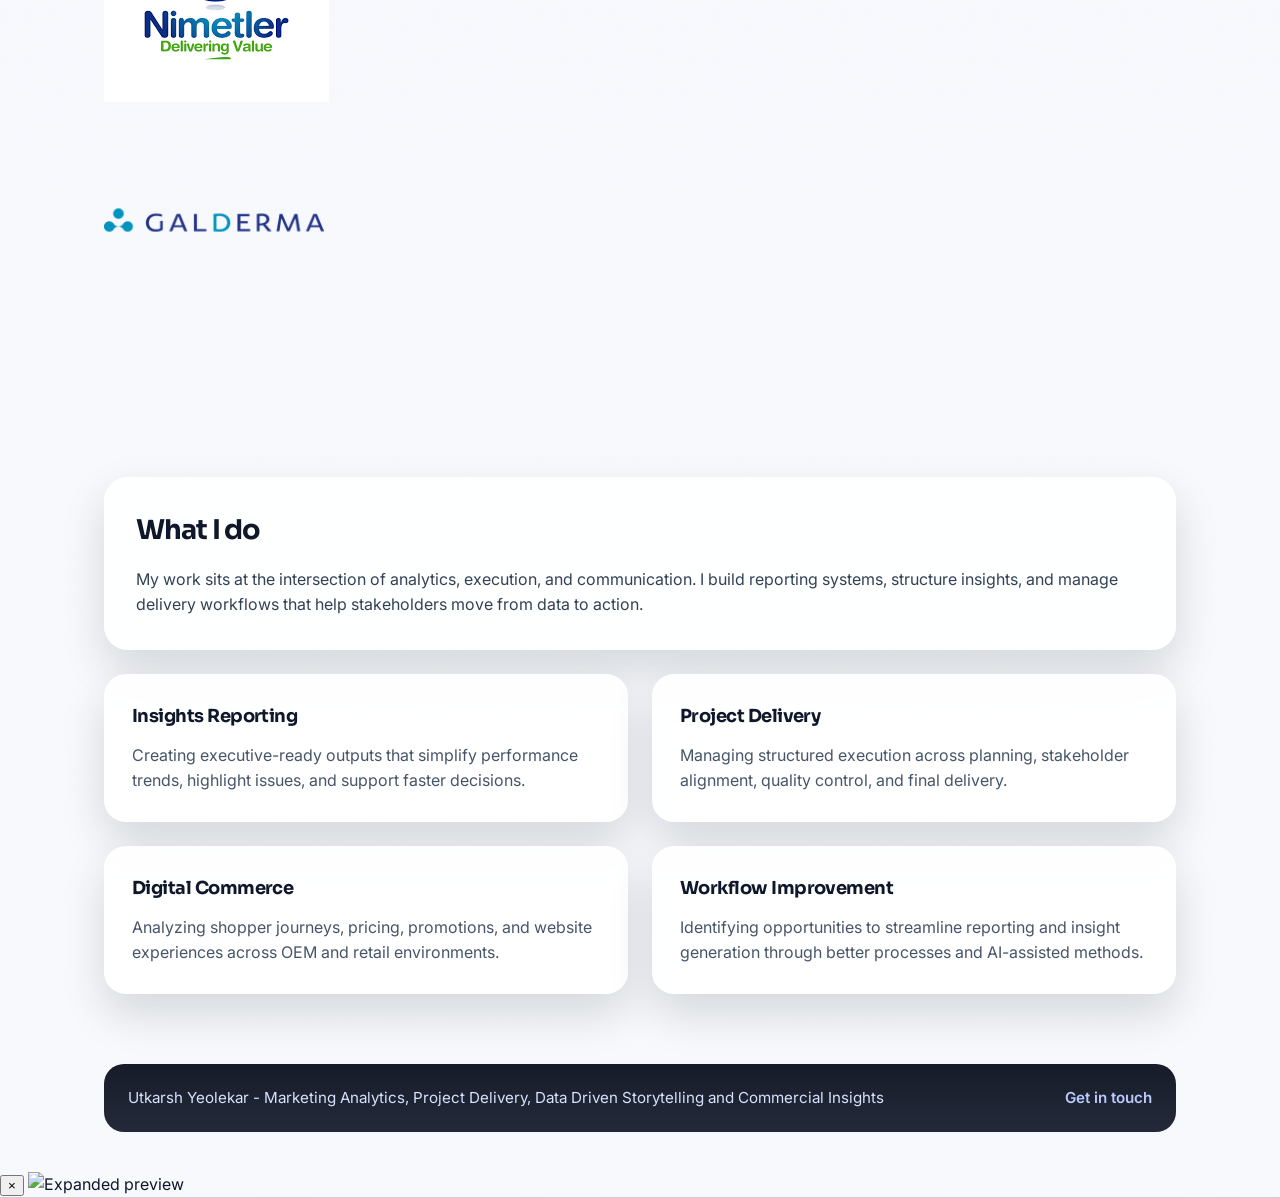
==== commit 1e456797: "Update index.html" ====
--- a/index.html
+++ b/index.html
@@ -35,6 +35,31 @@
         <a href="work-v2.html" class="button-primary">View Selected Work</a>
         <a href="about.html" class="button-secondary">About Me</a>
         <a href="assets/resume/Utkarsh_Yeolekar_Updated_CV_Apr26.pdf" class="button-secondary" target="_blank" rel="noopener noreferrer">Download Resume</a>
+      </div>
+
+      <div class="logo-marquee-section">
+        <p class="logo-marquee-title">Brands I have worked with</p>
+        <div class="logo-marquee">
+          <div class="logo-marquee-track">
+            <div class="logo-item"><img src="assets/images/client-logos/Microsoft.png" alt="Microsoft logo" /></div>
+            <div class="logo-item"><img src="assets/images/client-logos/Amazon.png" alt="Amazon logo" /></div>
+            <div class="logo-item"><img src="assets/images/client-logos/Flipkart.png" alt="Flipkart logo" /></div>
+            <div class="logo-item"><img src="assets/images/client-logos/GSK.png" alt="GSK logo" /></div>
+            <div class="logo-item"><img src="assets/images/client-logos/IHCL.png" alt="IHCL logo" /></div>
+            <div class="logo-item"><img src="assets/images/client-logos/Kraavo.jpeg" alt="Kraavo logo" /></div>
+            <div class="logo-item"><img src="assets/images/client-logos/Nimetler.png" alt="Nimetler logo" /></div>
+            <div class="logo-item"><img src="assets/images/client-logos/Galderma.png" alt="Galderma logo" /></div>
+
+            <div class="logo-item"><img src="assets/images/client-logos/Microsoft.png" alt="Microsoft logo" /></div>
+            <div class="logo-item"><img src="assets/images/client-logos/Amazon.png" alt="Amazon logo" /></div>
+            <div class="logo-item"><img src="assets/images/client-logos/Flipkart.png" alt="Flipkart logo" /></div>
+            <div class="logo-item"><img src="assets/images/client-logos/GSK.png" alt="GSK logo" /></div>
+            <div class="logo-item"><img src="assets/images/client-logos/IHCL.png" alt="IHCL logo" /></div>
+            <div class="logo-item"><img src="assets/images/client-logos/Kraavo.jpeg" alt="Kraavo logo" /></div>
+            <div class="logo-item"><img src="assets/images/client-logos/Nimetler.png" alt="Nimetler logo" /></div>
+            <div class="logo-item"><img src="assets/images/client-logos/Galderma.png" alt="Galderma logo" /></div>
+          </div>
+        </div>
       </div>
     </div>
 
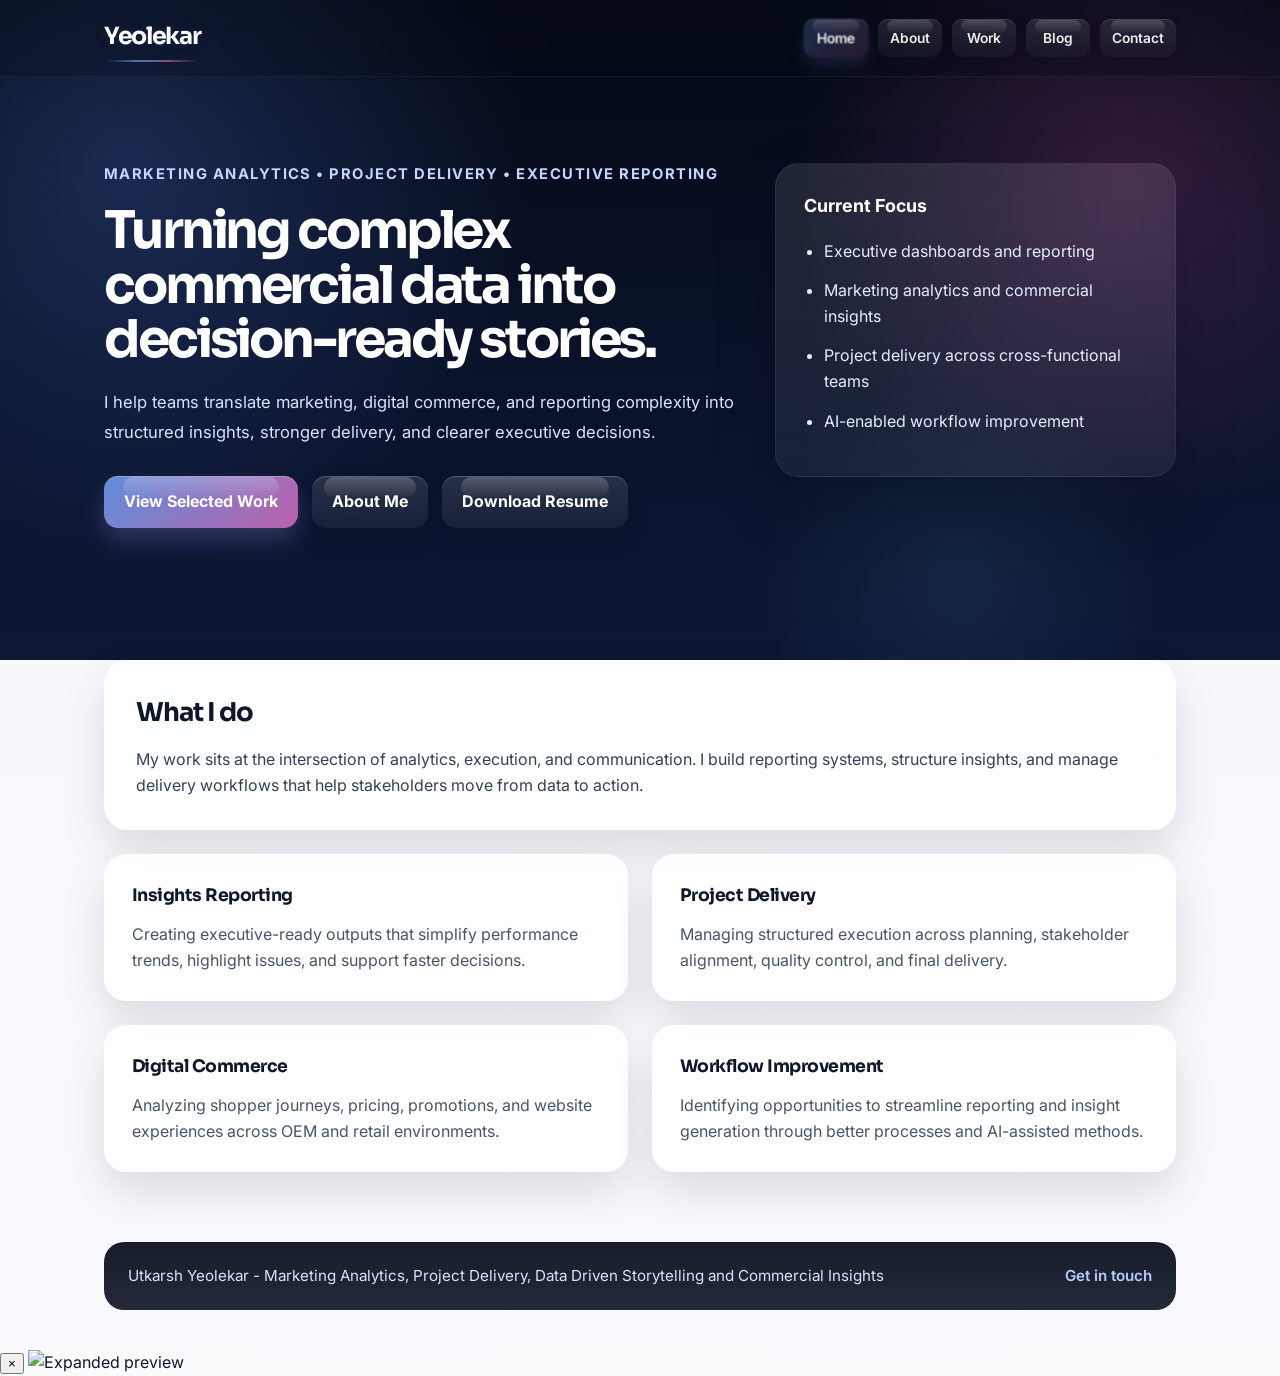
==== commit 3fc4de66: "Update index.html" ====
--- a/index.html
+++ b/index.html
@@ -4,7 +4,7 @@
   <meta charset="UTF-8" />
   <meta name="viewport" content="width=device-width, initial-scale=1.0" />
   <title>Utkarsh Yeolekar | Portfolio</title>
-  <link rel="stylesheet" href="style-v3.css" />
+  <link rel="stylesheet" href="style-v4.css" />
 </head>
 <body>
   <nav>
@@ -35,31 +35,6 @@
         <a href="work-v2.html" class="button-primary">View Selected Work</a>
         <a href="about.html" class="button-secondary">About Me</a>
         <a href="assets/resume/Utkarsh_Yeolekar_Updated_CV_Apr26.pdf" class="button-secondary" target="_blank" rel="noopener noreferrer">Download Resume</a>
-      </div>
-
-      <div class="logo-marquee-section">
-        <p class="logo-marquee-title">Brands I have worked with</p>
-        <div class="logo-marquee">
-          <div class="logo-marquee-track">
-            <div class="logo-item"><img src="assets/images/client-logos/Microsoft.png" alt="Microsoft logo" /></div>
-            <div class="logo-item"><img src="assets/images/client-logos/Amazon.png" alt="Amazon logo" /></div>
-            <div class="logo-item"><img src="assets/images/client-logos/Flipkart.png" alt="Flipkart logo" /></div>
-            <div class="logo-item"><img src="assets/images/client-logos/GSK.png" alt="GSK logo" /></div>
-            <div class="logo-item"><img src="assets/images/client-logos/IHCL.png" alt="IHCL logo" /></div>
-            <div class="logo-item"><img src="assets/images/client-logos/Kraavo.jpeg" alt="Kraavo logo" /></div>
-            <div class="logo-item"><img src="assets/images/client-logos/Nimetler.png" alt="Nimetler logo" /></div>
-            <div class="logo-item"><img src="assets/images/client-logos/Galderma.png" alt="Galderma logo" /></div>
-
-            <div class="logo-item"><img src="assets/images/client-logos/Microsoft.png" alt="Microsoft logo" /></div>
-            <div class="logo-item"><img src="assets/images/client-logos/Amazon.png" alt="Amazon logo" /></div>
-            <div class="logo-item"><img src="assets/images/client-logos/Flipkart.png" alt="Flipkart logo" /></div>
-            <div class="logo-item"><img src="assets/images/client-logos/GSK.png" alt="GSK logo" /></div>
-            <div class="logo-item"><img src="assets/images/client-logos/IHCL.png" alt="IHCL logo" /></div>
-            <div class="logo-item"><img src="assets/images/client-logos/Kraavo.jpeg" alt="Kraavo logo" /></div>
-            <div class="logo-item"><img src="assets/images/client-logos/Nimetler.png" alt="Nimetler logo" /></div>
-            <div class="logo-item"><img src="assets/images/client-logos/Galderma.png" alt="Galderma logo" /></div>
-          </div>
-        </div>
       </div>
     </div>
 
--- a/style-v4.css
+++ b/style-v4.css
@@ -0,0 +1,468 @@
+@import url('https://fonts.googleapis.com/css2?family=Inter:wght@400;500;600;700;800&family=Sora:wght@600;700;800&display=swap');
+
+* {
+  box-sizing: border-box;
+}
+
+html {
+  scroll-behavior: smooth;
+}
+
+:root {
+  --text-dark: #0f172a;
+  --text-mid: #475569;
+  --text-soft: #d7e4ff;
+  --text-white: #ffffff;
+  --accent-blue: #73a7ff;
+  --accent-pink: #ff7fd8;
+  --glass-fill: rgba(255, 255, 255, 0.08);
+  --glass-fill-2: rgba(255, 255, 255, 0.12);
+  --glass-stroke: rgba(255, 255, 255, 0.1);
+  --shadow-soft: 0 20px 45px rgba(7, 11, 23, 0.12);
+  --shadow-strong: 0 25px 60px rgba(5, 10, 25, 0.22);
+}
+
+body {
+  margin: 0;
+  font-family: 'Inter', Arial, sans-serif;
+  color: var(--text-dark);
+  background:
+    radial-gradient(circle at 10% 12%, rgba(91, 140, 255, 0.22), transparent 24%),
+    radial-gradient(circle at 88% 14%, rgba(255, 95, 207, 0.18), transparent 20%),
+    radial-gradient(circle at 75% 42%, rgba(103, 232, 249, 0.08), transparent 16%),
+    linear-gradient(180deg, #050914 0%, #091127 22%, #0d1734 48%, #f6f8fc 48%, #f8fafc 100%);
+  line-height: 1.6;
+}
+
+nav {
+  position: sticky;
+  top: 0;
+  z-index: 1000;
+  background: rgba(7, 12, 24, 0.28);
+  backdrop-filter: blur(16px);
+  -webkit-backdrop-filter: blur(16px);
+  border-bottom: 1px solid rgba(255, 255, 255, 0.05);
+}
+
+.nav-container {
+  max-width: 1120px;
+  margin: 0 auto;
+  padding: 16px 24px;
+  display: flex;
+  justify-content: space-between;
+  align-items: center;
+  gap: 24px;
+}
+
+.brand {
+  color: var(--text-white);
+  text-decoration: none;
+}
+
+.brand-stack {
+  display: inline-flex;
+  align-items: baseline;
+  gap: 8px;
+  padding: 2px 0 4px;
+}
+
+.brand-first {
+  display: none;
+}
+
+.brand-last {
+  position: relative;
+  font-family: 'Sora', 'Inter', Arial, sans-serif;
+  font-size: 1.48rem;
+  font-weight: 700;
+  letter-spacing: -0.055em;
+  color: var(--text-white);
+  text-shadow:
+    0 0 12px rgba(115, 167, 255, 0.14),
+    0 0 20px rgba(255, 127, 216, 0.08);
+}
+
+.brand-last::after {
+  content: "";
+  position: absolute;
+  left: 2px;
+  bottom: -6px;
+  width: calc(100% - 4px);
+  height: 2px;
+  border-radius: 999px;
+  background: linear-gradient(
+    90deg,
+    rgba(115,167,255,0),
+    rgba(115,167,255,0.7),
+    rgba(255,127,216,0.55),
+    rgba(255,127,216,0)
+  );
+  opacity: 0.9;
+}
+
+.nav-links {
+  display: flex;
+  gap: 10px;
+  flex-wrap: wrap;
+  align-items: center;
+}
+
+.nav-links a {
+  position: relative;
+  color: rgba(255, 255, 255, 0.92);
+  text-decoration: none;
+  font-size: 0.86rem;
+  font-weight: 600;
+  padding: 8px 12px;
+  min-width: 64px;
+  text-align: center;
+  border-radius: 11px;
+  background: linear-gradient(180deg, rgba(255,255,255,0.1), rgba(255,255,255,0.04));
+  backdrop-filter: blur(14px);
+  -webkit-backdrop-filter: blur(14px);
+  box-shadow:
+    inset 0 1px 0 rgba(255,255,255,0.14),
+    0 6px 16px rgba(8, 12, 24, 0.1);
+  transition: transform 0.22s ease, box-shadow 0.22s ease, background 0.22s ease;
+  overflow: hidden;
+}
+
+.nav-links a::before {
+  content: "";
+  position: absolute;
+  top: 1px;
+  left: 14%;
+  width: 72%;
+  height: 34%;
+  border-radius: 999px;
+  background: linear-gradient(180deg, rgba(255,255,255,0.18), rgba(255,255,255,0.02));
+  pointer-events: none;
+}
+
+.nav-links a:hover {
+  transform: translateY(-1px);
+  background: linear-gradient(180deg, rgba(255,255,255,0.14), rgba(255,255,255,0.06));
+  box-shadow:
+    inset 0 1px 0 rgba(255,255,255,0.18),
+    0 10px 20px rgba(115, 167, 255, 0.08),
+    0 8px 16px rgba(255, 127, 216, 0.04);
+}
+
+.nav-links a.active {
+  transform: scale(1.02);
+  background: linear-gradient(135deg, rgba(115,167,255,0.22), rgba(255,127,216,0.14));
+  box-shadow:
+    inset 0 1px 0 rgba(255,255,255,0.18),
+    0 10px 20px rgba(115, 167, 255, 0.1),
+    0 8px 16px rgba(255, 127, 216, 0.06);
+}
+
+.hero {
+  max-width: 1120px;
+  margin: 0 auto;
+  padding: 86px 24px 132px;
+  display: grid;
+  grid-template-columns: 1.35fr 0.85fr;
+  gap: 34px;
+  align-items: start;
+  color: var(--text-white);
+}
+
+.hero-text {
+  min-width: 0;
+}
+
+.eyebrow {
+  margin: 0 0 18px;
+  color: #c6d6ff;
+  font-size: 0.92rem;
+  font-weight: 700;
+  letter-spacing: 0.1em;
+  text-transform: uppercase;
+}
+
+.hero h1 {
+  margin: 0 0 20px;
+  font-family: 'Sora', 'Inter', Arial, sans-serif;
+  font-size: 3.25rem;
+  font-weight: 700;
+  line-height: 1.04;
+  letter-spacing: -0.06em;
+  max-width: 760px;
+}
+
+.hero-copy {
+  margin: 0 0 28px;
+  font-size: 1.04rem;
+  font-weight: 400;
+  line-height: 1.85;
+  color: var(--text-soft);
+  max-width: 690px;
+}
+
+.hero-actions {
+  display: flex;
+  gap: 14px;
+  flex-wrap: wrap;
+}
+
+.button-primary,
+.button-secondary {
+  position: relative;
+  display: inline-block;
+  padding: 13px 20px;
+  border-radius: 14px;
+  text-decoration: none;
+  font-weight: 700;
+  overflow: hidden;
+  transition: transform 0.22s ease, box-shadow 0.22s ease, background 0.22s ease;
+}
+
+.button-primary::before,
+.button-secondary::before {
+  content: "";
+  position: absolute;
+  top: 1px;
+  left: 10%;
+  width: 80%;
+  height: 38%;
+  border-radius: 999px;
+  background: linear-gradient(180deg, rgba(255,255,255,0.22), rgba(255,255,255,0.03));
+  pointer-events: none;
+}
+
+.button-primary,
+.button-primary:visited {
+  background: linear-gradient(135deg, rgba(115,167,255,0.82), rgba(255,127,216,0.72));
+  color: var(--text-white);
+  box-shadow:
+    inset 0 1px 0 rgba(255,255,255,0.24),
+    0 14px 28px rgba(115, 167, 255, 0.16),
+    0 10px 20px rgba(255, 127, 216, 0.1);
+}
+
+.button-secondary,
+.button-secondary:visited {
+  background: linear-gradient(180deg, rgba(255,255,255,0.12), rgba(255,255,255,0.06));
+  color: var(--text-white);
+  backdrop-filter: blur(14px);
+  -webkit-backdrop-filter: blur(14px);
+  box-shadow:
+    inset 0 1px 0 rgba(255,255,255,0.22),
+    0 10px 22px rgba(8, 12, 24, 0.12);
+}
+
+.button-primary:hover,
+.button-secondary:hover {
+  transform: translateY(-2px);
+  text-decoration: none;
+}
+
+.button-secondary:hover {
+  background: linear-gradient(180deg, rgba(255,255,255,0.16), rgba(255,255,255,0.08));
+}
+
+.hero-card {
+  background: linear-gradient(180deg, rgba(255, 255, 255, 0.1), rgba(255, 255, 255, 0.06));
+  border: 1px solid rgba(255, 255, 255, 0.06);
+  border-radius: 24px;
+  padding: 28px;
+  box-shadow: var(--shadow-strong);
+  backdrop-filter: blur(16px);
+  -webkit-backdrop-filter: blur(16px);
+}
+
+.hero-card h2 {
+  margin: 0 0 18px;
+  color: var(--text-white);
+  font-size: 1.12rem;
+  font-weight: 700;
+}
+
+.hero-card ul {
+  margin: 0;
+  padding-left: 20px;
+  color: #e6eeff;
+}
+
+.hero-card li {
+  margin-bottom: 14px;
+}
+
+main {
+  max-width: 1120px;
+  margin: 0 auto;
+  padding: 0 24px 70px;
+}
+
+.section-intro {
+  background: rgba(255, 255, 255, 0.9);
+  padding: 32px;
+  border-radius: 24px;
+  box-shadow: var(--shadow-soft);
+  margin-bottom: 24px;
+  backdrop-filter: blur(8px);
+}
+
+.section-intro h2 {
+  margin-top: 0;
+  margin-bottom: 14px;
+  font-family: 'Sora', 'Inter', Arial, sans-serif;
+  font-size: 1.62rem;
+  font-weight: 700;
+  letter-spacing: -0.04em;
+  color: var(--text-dark);
+}
+
+.section-intro p {
+  margin: 0;
+  color: #334155;
+}
+
+.cards-grid {
+  display: grid;
+  grid-template-columns: repeat(2, minmax(0, 1fr));
+  gap: 24px;
+}
+
+.info-card {
+  background: rgba(255, 255, 255, 0.92);
+  padding: 28px;
+  border-radius: 22px;
+  box-shadow: var(--shadow-soft);
+  backdrop-filter: blur(8px);
+}
+
+.info-card h3 {
+  margin-top: 0;
+  margin-bottom: 12px;
+  font-family: 'Sora', 'Inter', Arial, sans-serif;
+  font-size: 1.08rem;
+  font-weight: 700;
+  letter-spacing: -0.03em;
+  color: var(--text-dark);
+}
+
+.info-card p {
+  margin: 0;
+  color: var(--text-mid);
+}
+
+.site-footer {
+  max-width: 1120px;
+  margin: 0 auto;
+  padding: 0 24px 40px;
+}
+
+.site-footer-inner {
+  background: linear-gradient(180deg, rgba(9, 14, 28, 0.94), rgba(13, 19, 37, 0.9));
+  color: var(--text-soft);
+  padding: 22px 24px;
+  border-radius: 20px;
+  display: flex;
+  justify-content: space-between;
+  align-items: center;
+  gap: 16px;
+  flex-wrap: wrap;
+}
+
+.site-footer p {
+  margin: 0;
+  font-size: 0.95rem;
+}
+
+.site-footer a {
+  color: #b9c9ff;
+  text-decoration: none;
+  font-weight: 600;
+}
+
+.site-footer a:hover {
+  color: var(--text-white);
+  text-decoration: underline;
+}
+
+a {
+  color: inherit;
+}
+
+@media (max-width: 900px) {
+  body {
+    background:
+      radial-gradient(circle at 10% 12%, rgba(91, 140, 255, 0.24), transparent 24%),
+      radial-gradient(circle at 88% 14%, rgba(255, 95, 207, 0.2), transparent 20%),
+      linear-gradient(180deg, #060913 0%, #0a1022 25%, #101933 54%, #f5f7ff 54%, #f7f9fc 100%);
+  }
+
+  .hero {
+    grid-template-columns: 1fr;
+    padding: 64px 24px 110px;
+  }
+
+  .hero h1 {
+    font-size: 2.7rem;
+  }
+
+  .cards-grid {
+    grid-template-columns: 1fr;
+  }
+}
+
+@media (max-width: 768px) {
+  .nav-container {
+    padding: 14px 20px;
+    flex-direction: column;
+    align-items: flex-start;
+  }
+
+  .brand-first {
+    font-size: 0.68rem;
+    letter-spacing: 0.12em;
+  }
+
+  .brand-last {
+    font-size: 1.18rem;
+  }
+
+  .nav-links {
+    gap: 10px;
+  }
+
+  .nav-links a {
+    min-width: 60px;
+    padding: 8px 12px;
+    font-size: 0.88rem;
+    border-radius: 10px;
+  }
+
+  .hero {
+    padding: 56px 20px 96px;
+  }
+
+  .hero h1 {
+    font-size: 2.2rem;
+  }
+
+  .hero-copy {
+    font-size: 1rem;
+  }
+
+  main {
+    padding: 0 20px 44px;
+  }
+
+  .section-intro,
+  .info-card,
+  .hero-card {
+    padding: 22px;
+    border-radius: 18px;
+  }
+
+  .site-footer {
+    padding: 0 20px 28px;
+  }
+
+  .site-footer-inner {
+    padding: 18px 20px;
+  }
+}
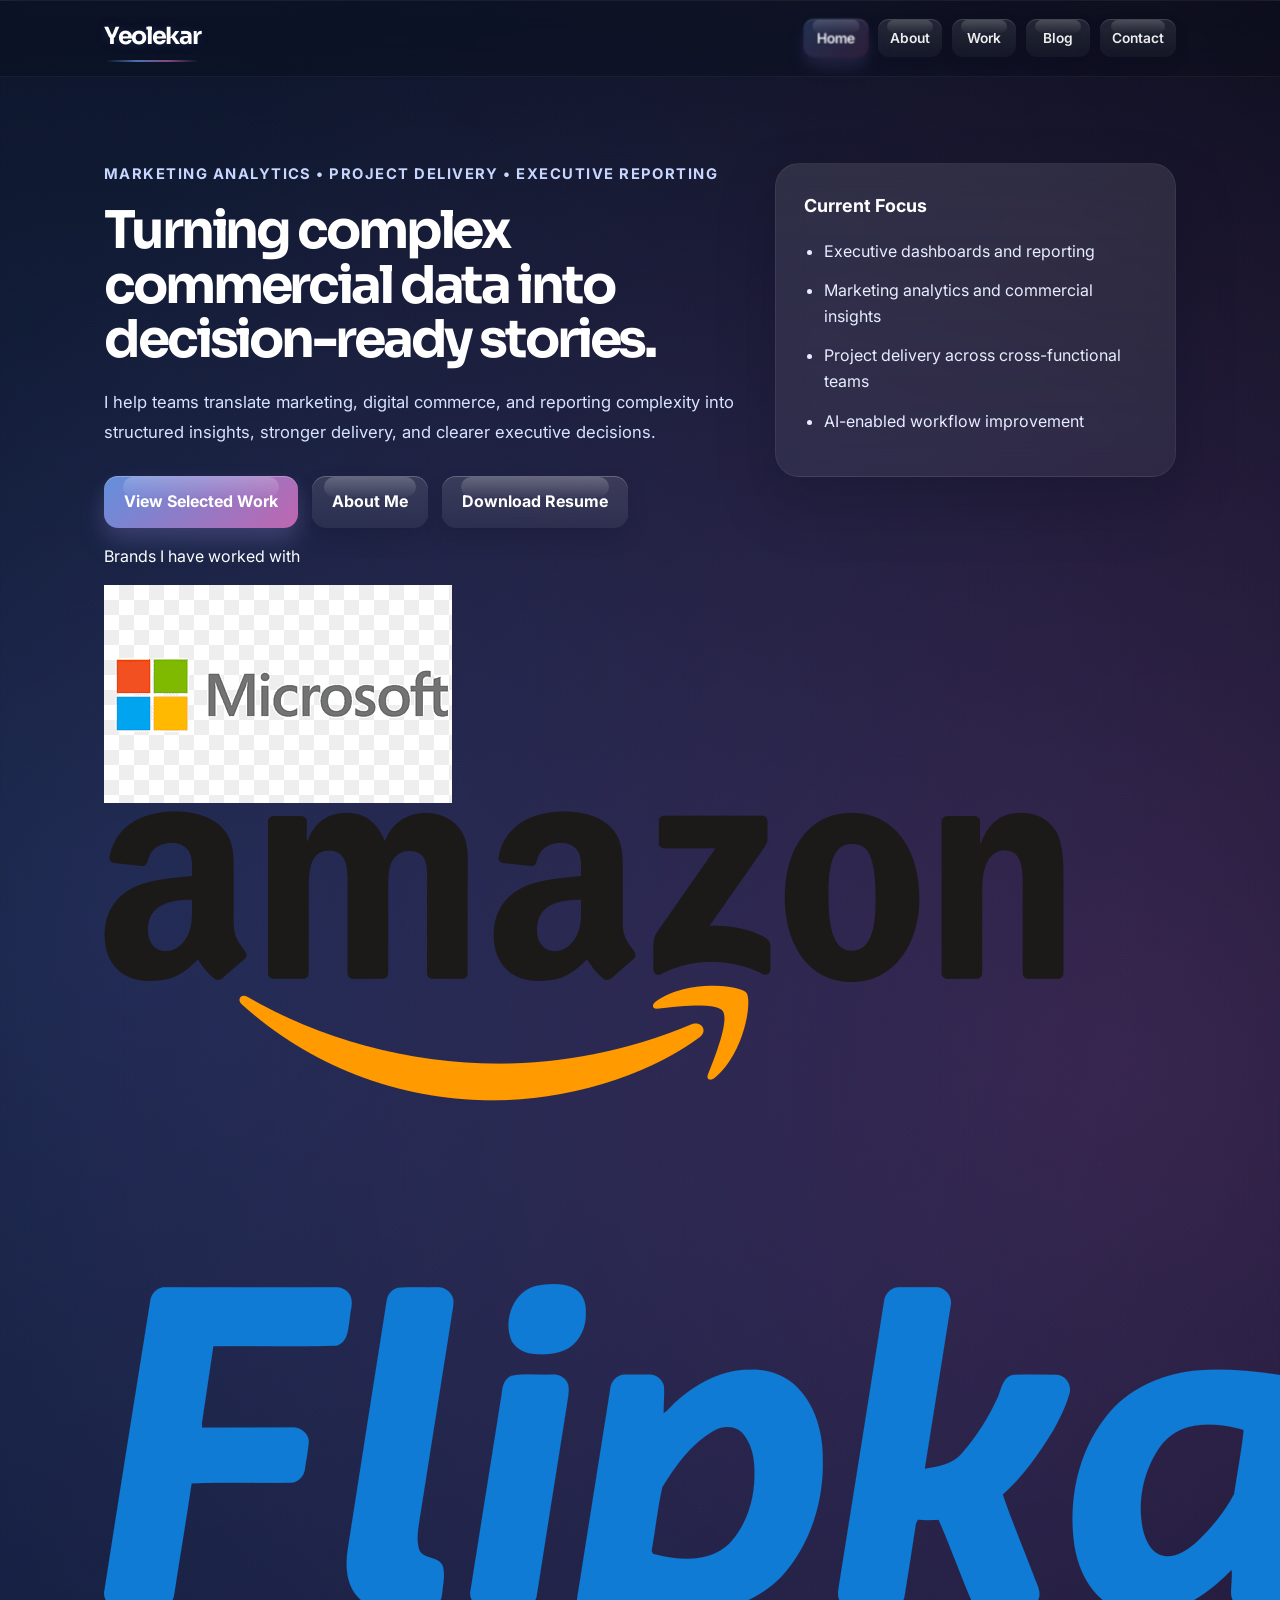
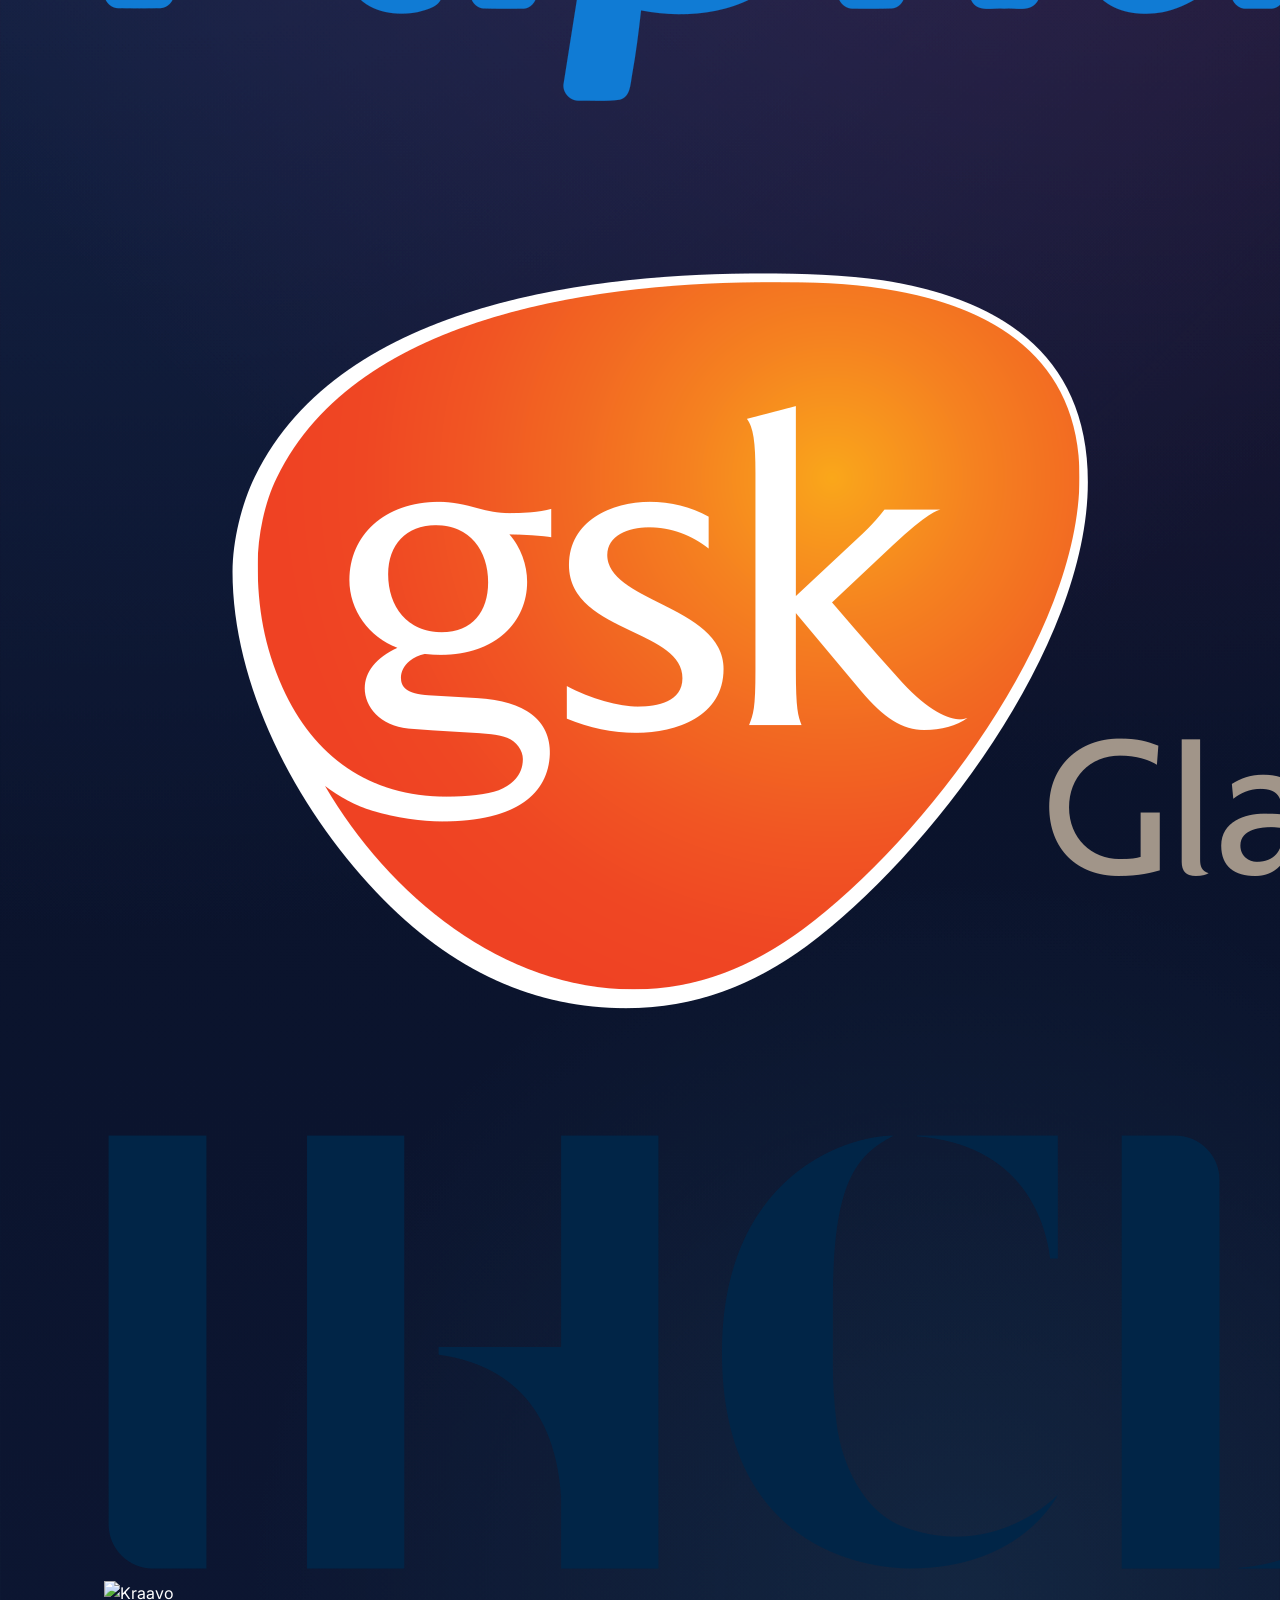
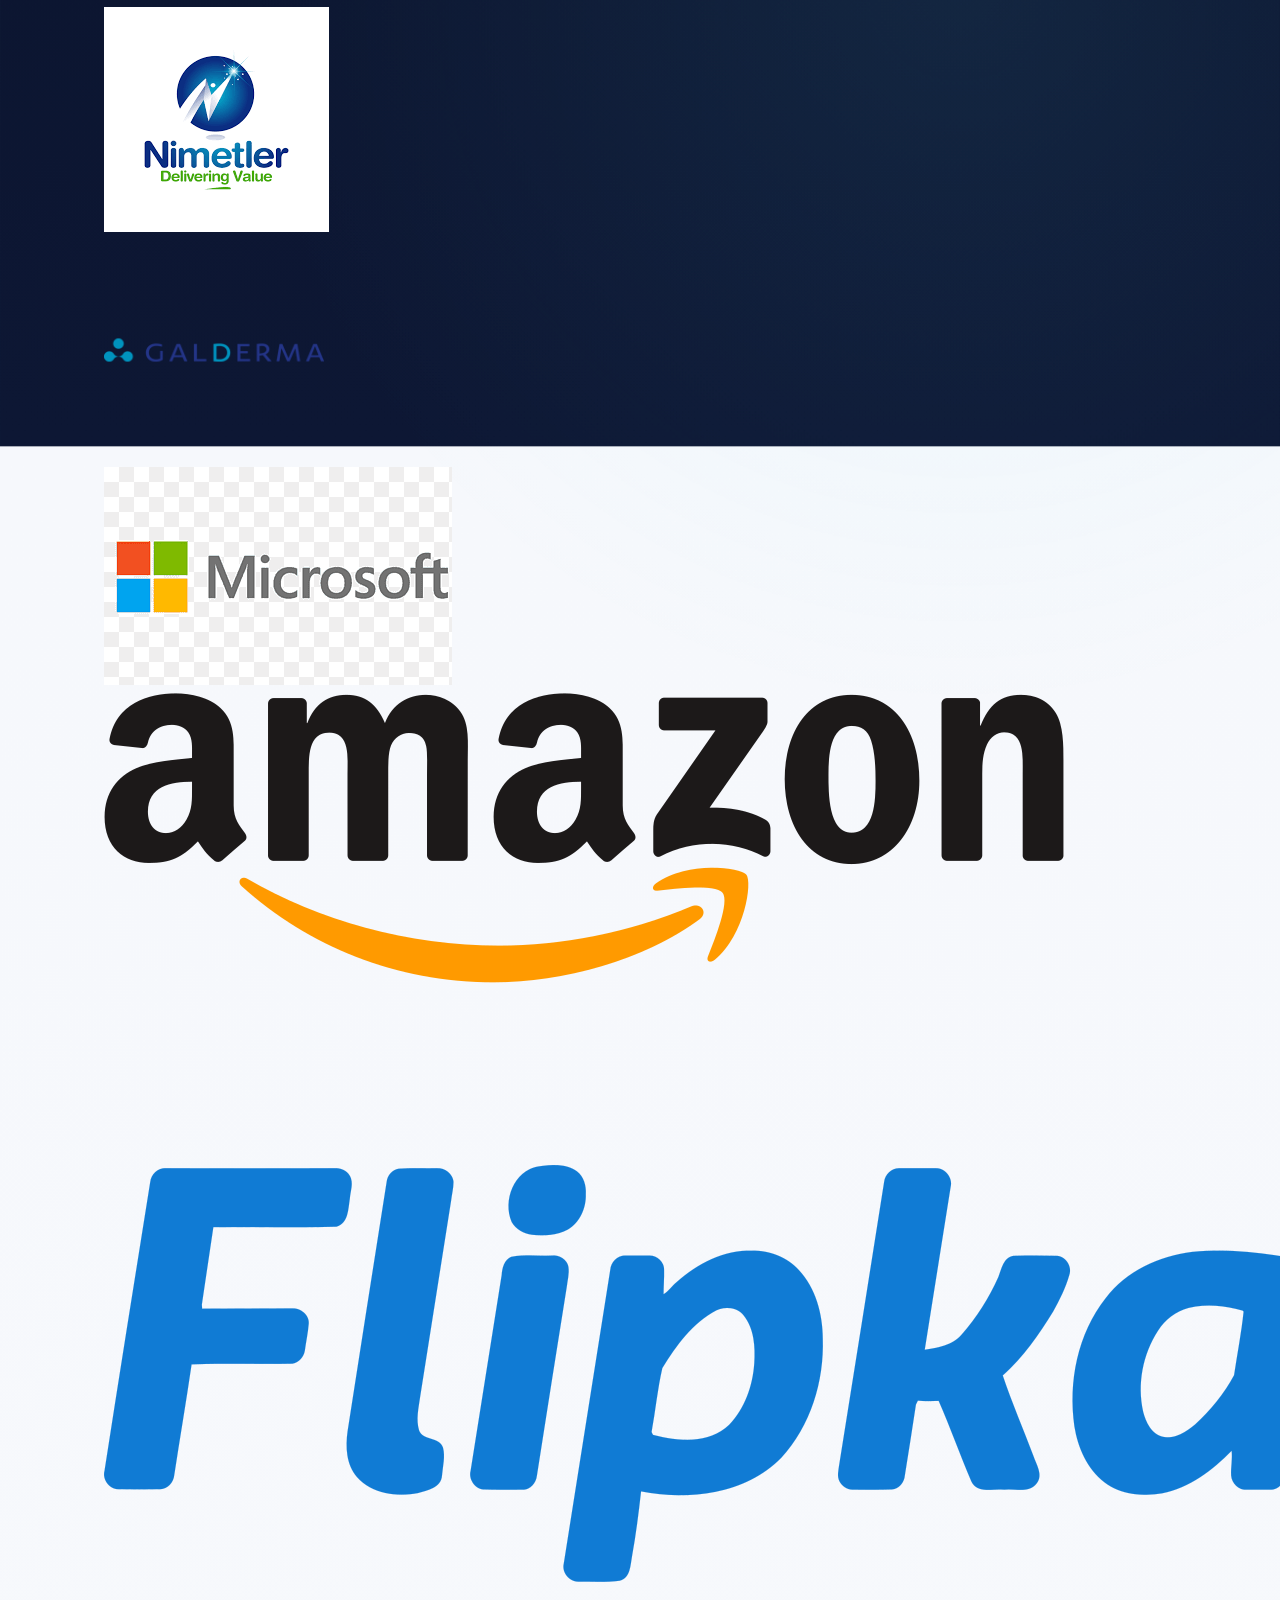
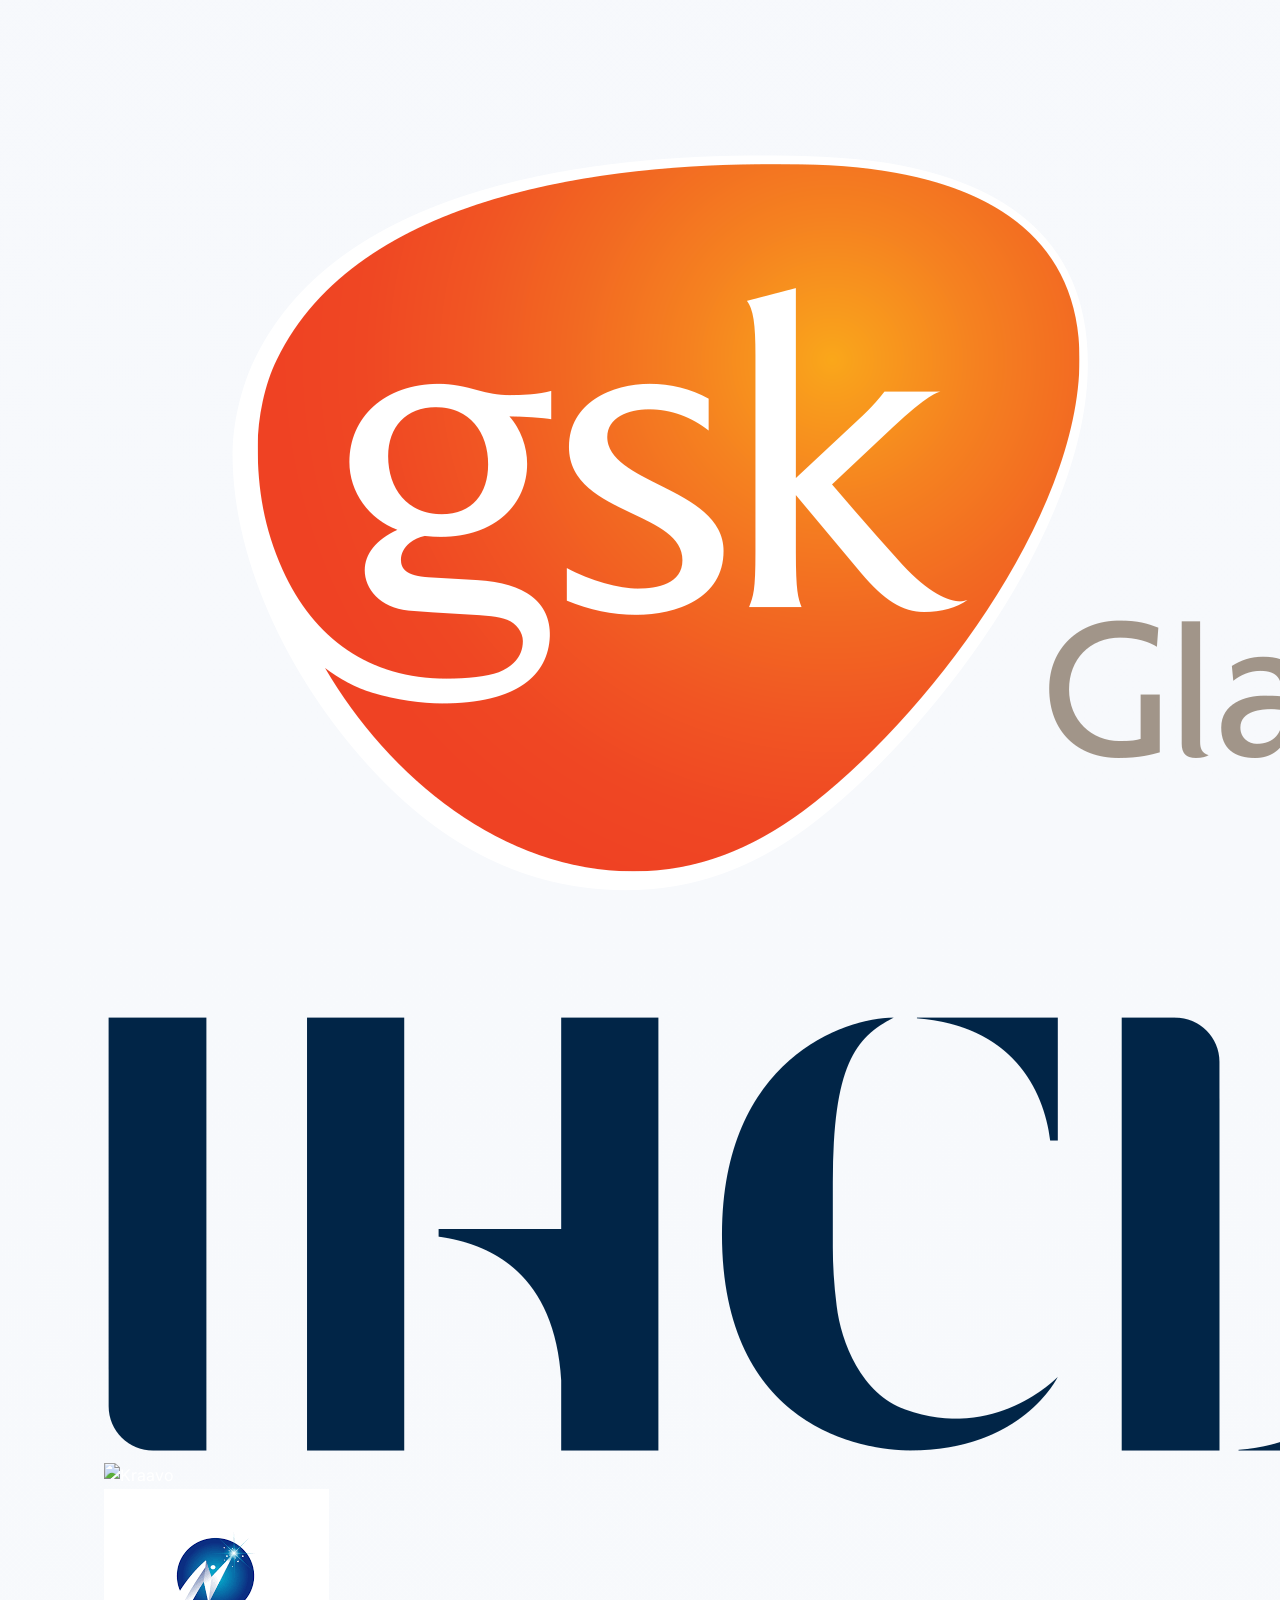
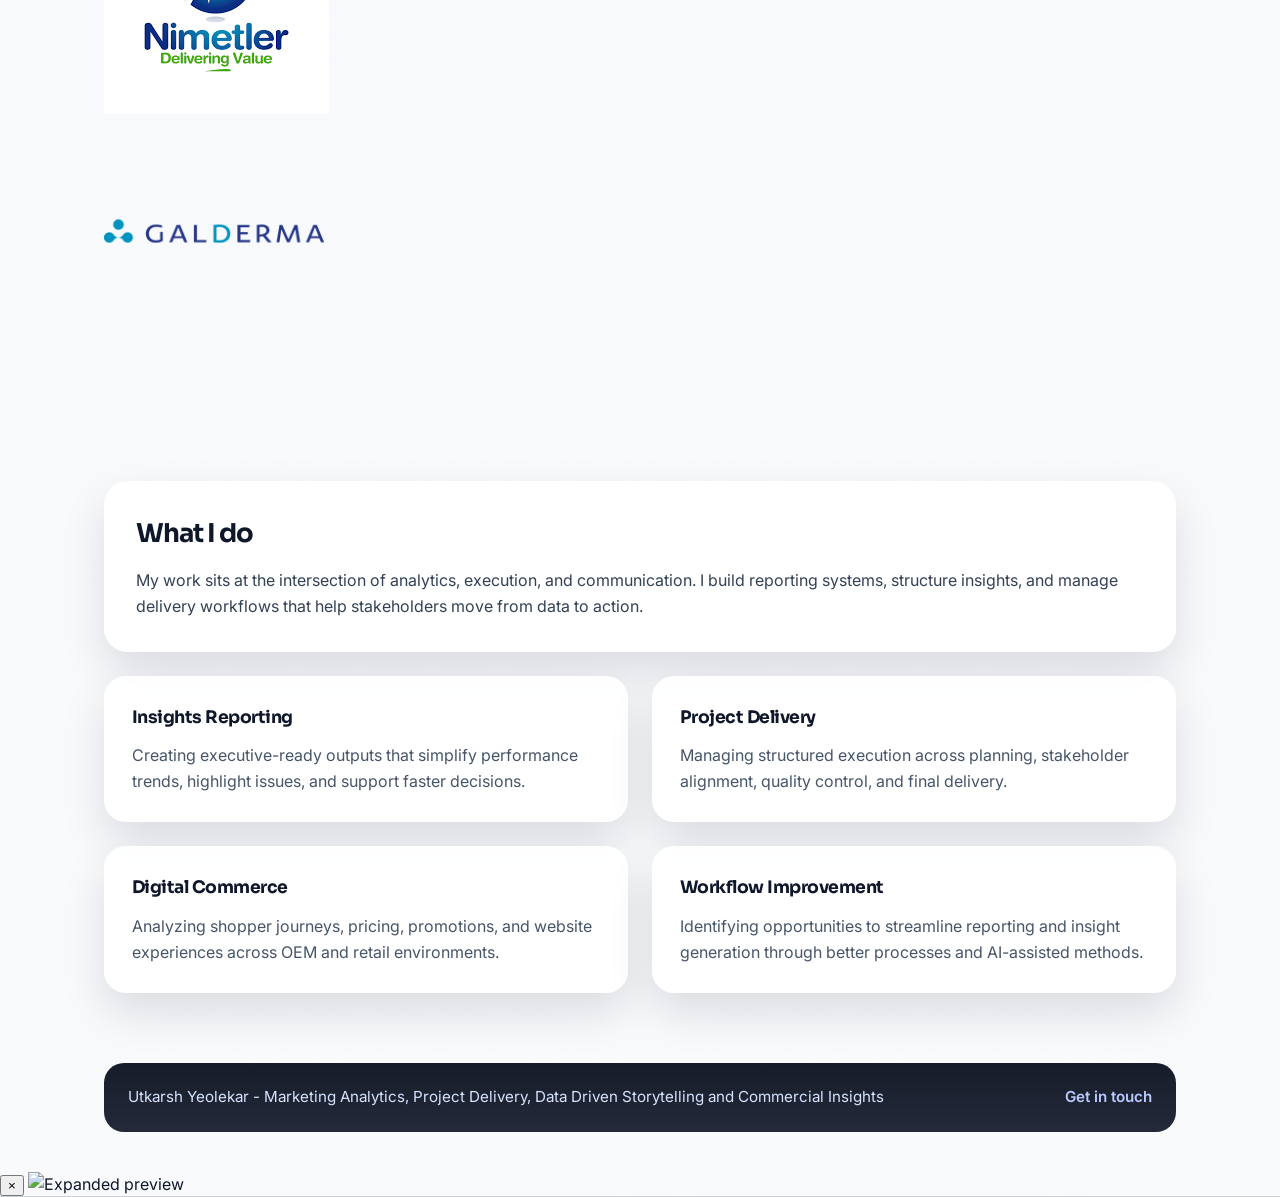
==== commit 0dd51f47: "Update index.html" ====
--- a/index.html
+++ b/index.html
@@ -36,6 +36,31 @@
         <a href="about.html" class="button-secondary">About Me</a>
         <a href="assets/resume/Utkarsh_Yeolekar_Updated_CV_Apr26.pdf" class="button-secondary" target="_blank" rel="noopener noreferrer">Download Resume</a>
       </div>
+
+      <section class="client-strip-section">
+        <p class="client-strip-title">Brands I have worked with</p>
+        <div class="client-strip">
+          <div class="client-strip-track">
+            <div class="client-logo-card"><img src="assets/images/client-logos/Microsoft.png" alt="Microsoft" /></div>
+            <div class="client-logo-card"><img src="assets/images/client-logos/Amazon.png" alt="Amazon" /></div>
+            <div class="client-logo-card"><img src="assets/images/client-logos/Flipkart.png" alt="Flipkart" /></div>
+            <div class="client-logo-card"><img src="assets/images/client-logos/GSK.png" alt="GSK" /></div>
+            <div class="client-logo-card"><img src="assets/images/client-logos/IHCL.png" alt="IHCL" /></div>
+            <div class="client-logo-card"><img src="assets/images/client-logos/Kraavo.jpeg" alt="Kraavo" /></div>
+            <div class="client-logo-card"><img src="assets/images/client-logos/Nimetler.png" alt="Nimetler" /></div>
+            <div class="client-logo-card"><img src="assets/images/client-logos/Galderma.png" alt="Galderma" /></div>
+
+            <div class="client-logo-card"><img src="assets/images/client-logos/Microsoft.png" alt="Microsoft" /></div>
+            <div class="client-logo-card"><img src="assets/images/client-logos/Amazon.png" alt="Amazon" /></div>
+            <div class="client-logo-card"><img src="assets/images/client-logos/Flipkart.png" alt="Flipkart" /></div>
+            <div class="client-logo-card"><img src="assets/images/client-logos/GSK.png" alt="GSK" /></div>
+            <div class="client-logo-card"><img src="assets/images/client-logos/IHCL.png" alt="IHCL" /></div>
+            <div class="client-logo-card"><img src="assets/images/client-logos/Kraavo.jpeg" alt="Kraavo" /></div>
+            <div class="client-logo-card"><img src="assets/images/client-logos/Nimetler.png" alt="Nimetler" /></div>
+            <div class="client-logo-card"><img src="assets/images/client-logos/Galderma.png" alt="Galderma" /></div>
+          </div>
+        </div>
+      </section>
     </div>
 
     <div class="hero-card">
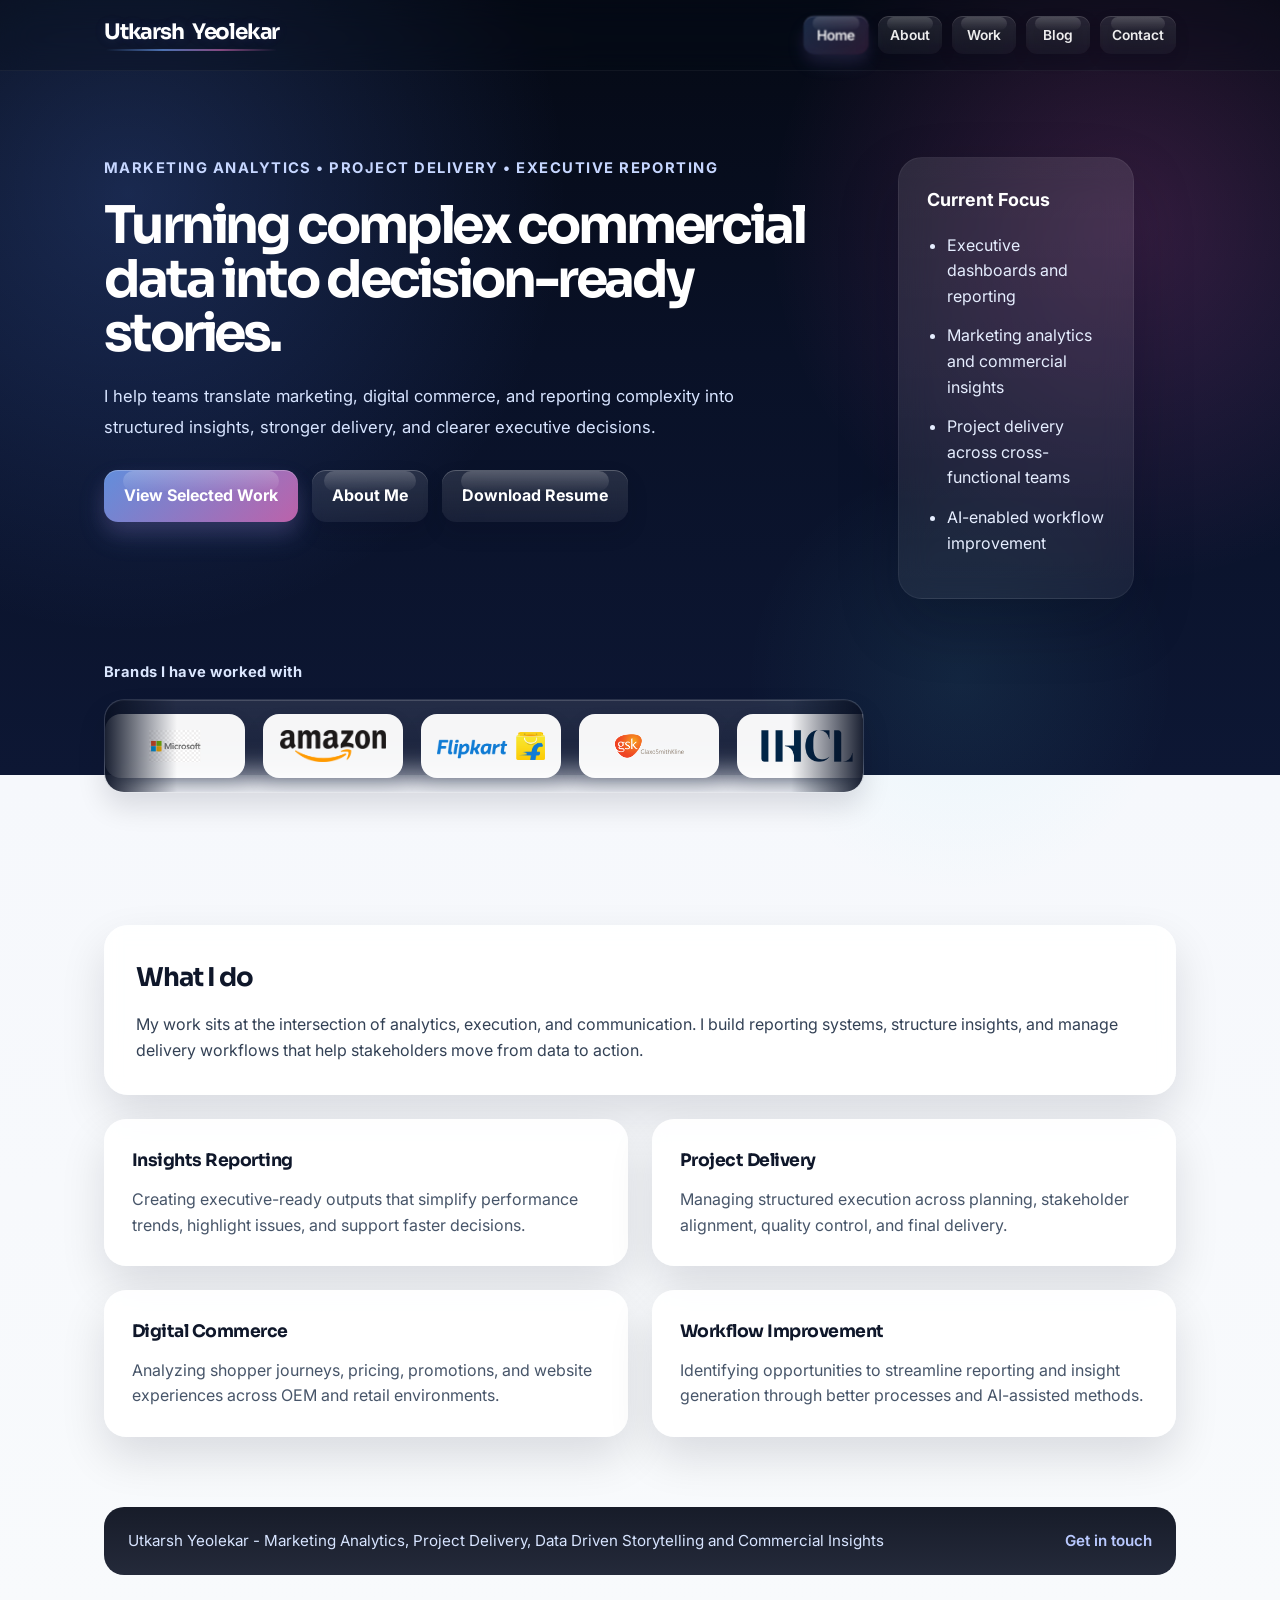
==== commit ea5bb34c: "Update index.html" ====
--- a/index.html
+++ b/index.html
@@ -23,7 +23,7 @@
     </div>
   </nav>
 
-  <header class="hero">
+  <header class="hero hero-home">
     <div class="hero-text">
       <p class="eyebrow">Marketing Analytics • Project Delivery • Executive Reporting</p>
       <h1>Turning complex commercial data into decision-ready stories.</h1>
@@ -36,31 +36,6 @@
         <a href="about.html" class="button-secondary">About Me</a>
         <a href="assets/resume/Utkarsh_Yeolekar_Updated_CV_Apr26.pdf" class="button-secondary" target="_blank" rel="noopener noreferrer">Download Resume</a>
       </div>
-
-      <section class="client-strip-section">
-        <p class="client-strip-title">Brands I have worked with</p>
-        <div class="client-strip">
-          <div class="client-strip-track">
-            <div class="client-logo-card"><img src="assets/images/client-logos/Microsoft.png" alt="Microsoft" /></div>
-            <div class="client-logo-card"><img src="assets/images/client-logos/Amazon.png" alt="Amazon" /></div>
-            <div class="client-logo-card"><img src="assets/images/client-logos/Flipkart.png" alt="Flipkart" /></div>
-            <div class="client-logo-card"><img src="assets/images/client-logos/GSK.png" alt="GSK" /></div>
-            <div class="client-logo-card"><img src="assets/images/client-logos/IHCL.png" alt="IHCL" /></div>
-            <div class="client-logo-card"><img src="assets/images/client-logos/Kraavo.jpeg" alt="Kraavo" /></div>
-            <div class="client-logo-card"><img src="assets/images/client-logos/Nimetler.png" alt="Nimetler" /></div>
-            <div class="client-logo-card"><img src="assets/images/client-logos/Galderma.png" alt="Galderma" /></div>
-
-            <div class="client-logo-card"><img src="assets/images/client-logos/Microsoft.png" alt="Microsoft" /></div>
-            <div class="client-logo-card"><img src="assets/images/client-logos/Amazon.png" alt="Amazon" /></div>
-            <div class="client-logo-card"><img src="assets/images/client-logos/Flipkart.png" alt="Flipkart" /></div>
-            <div class="client-logo-card"><img src="assets/images/client-logos/GSK.png" alt="GSK" /></div>
-            <div class="client-logo-card"><img src="assets/images/client-logos/IHCL.png" alt="IHCL" /></div>
-            <div class="client-logo-card"><img src="assets/images/client-logos/Kraavo.jpeg" alt="Kraavo" /></div>
-            <div class="client-logo-card"><img src="assets/images/client-logos/Nimetler.png" alt="Nimetler" /></div>
-            <div class="client-logo-card"><img src="assets/images/client-logos/Galderma.png" alt="Galderma" /></div>
-          </div>
-        </div>
-      </section>
     </div>
 
     <div class="hero-card">
@@ -72,6 +47,31 @@
         <li>AI-enabled workflow improvement</li>
       </ul>
     </div>
+
+    <section class="client-strip-section client-strip-full">
+      <p class="client-strip-title">Brands I have worked with</p>
+      <div class="client-strip">
+        <div class="client-strip-track">
+          <div class="client-logo-card"><img class="logo-msft" src="assets/images/client-logos/Microsoft.png" alt="Microsoft" /></div>
+          <div class="client-logo-card"><img class="logo-amazon" src="assets/images/client-logos/Amazon.png" alt="Amazon" /></div>
+          <div class="client-logo-card"><img class="logo-flipkart" src="assets/images/client-logos/Flipkart.png" alt="Flipkart" /></div>
+          <div class="client-logo-card"><img class="logo-gsk" src="assets/images/client-logos/GSK.png" alt="GSK" /></div>
+          <div class="client-logo-card"><img class="logo-ihcl" src="assets/images/client-logos/IHCL.png" alt="IHCL" /></div>
+          <div class="client-logo-card"><img class="logo-kraavo" src="assets/images/client-logos/Kraavo.jpeg" alt="Kraavo" /></div>
+          <div class="client-logo-card"><img class="logo-nimetler" src="assets/images/client-logos/Nimetler.png" alt="Nimetler" /></div>
+          <div class="client-logo-card"><img class="logo-galderma" src="assets/images/client-logos/Galderma.png" alt="Galderma" /></div>
+
+          <div class="client-logo-card"><img class="logo-msft" src="assets/images/client-logos/Microsoft.png" alt="Microsoft" /></div>
+          <div class="client-logo-card"><img class="logo-amazon" src="assets/images/client-logos/Amazon.png" alt="Amazon" /></div>
+          <div class="client-logo-card"><img class="logo-flipkart" src="assets/images/client-logos/Flipkart.png" alt="Flipkart" /></div>
+          <div class="client-logo-card"><img class="logo-gsk" src="assets/images/client-logos/GSK.png" alt="GSK" /></div>
+          <div class="client-logo-card"><img class="logo-ihcl" src="assets/images/client-logos/IHCL.png" alt="IHCL" /></div>
+          <div class="client-logo-card"><img class="logo-kraavo" src="assets/images/client-logos/Kraavo.jpeg" alt="Kraavo" /></div>
+          <div class="client-logo-card"><img class="logo-nimetler" src="assets/images/client-logos/Nimetler.png" alt="Nimetler" /></div>
+          <div class="client-logo-card"><img class="logo-galderma" src="assets/images/client-logos/Galderma.png" alt="Galderma" /></div>
+        </div>
+      </div>
+    </section>
   </header>
 
   <main>
--- a/style-v4.css
+++ b/style-v4.css
@@ -15,9 +15,6 @@
   --text-white: #ffffff;
   --accent-blue: #73a7ff;
   --accent-pink: #ff7fd8;
-  --glass-fill: rgba(255, 255, 255, 0.08);
-  --glass-fill-2: rgba(255, 255, 255, 0.12);
-  --glass-stroke: rgba(255, 255, 255, 0.1);
   --shadow-soft: 0 20px 45px rgba(7, 11, 23, 0.12);
   --shadow-strong: 0 25px 60px rgba(5, 10, 25, 0.22);
 }
@@ -60,33 +57,20 @@
 }
 
 .brand-stack {
+  position: relative;
   display: inline-flex;
+  flex-direction: row;
   align-items: baseline;
+  justify-content: flex-start;
   gap: 8px;
-  padding: 2px 0 4px;
-}
-
-.brand-first {
-  display: none;
-}
-
-.brand-last {
-  position: relative;
-  font-family: 'Sora', 'Inter', Arial, sans-serif;
-  font-size: 1.48rem;
-  font-weight: 700;
-  letter-spacing: -0.055em;
-  color: var(--text-white);
-  text-shadow:
-    0 0 12px rgba(115, 167, 255, 0.14),
-    0 0 20px rgba(255, 127, 216, 0.08);
-}
-
-.brand-last::after {
+  padding: 2px 0 8px;
+}
+
+.brand-stack::after {
   content: "";
   position: absolute;
   left: 2px;
-  bottom: -6px;
+  bottom: 0;
   width: calc(100% - 4px);
   height: 2px;
   border-radius: 999px;
@@ -98,6 +82,20 @@
     rgba(255,127,216,0)
   );
   opacity: 0.9;
+}
+
+.brand-first,
+.brand-last {
+  display: inline-block;
+  font-family: 'Sora', 'Inter', Arial, sans-serif;
+  font-size: 1.34rem;
+  font-weight: 700;
+  letter-spacing: -0.055em;
+  color: var(--text-white);
+  line-height: 1;
+  text-shadow:
+    0 0 12px rgba(115, 167, 255, 0.14),
+    0 0 20px rgba(255, 127, 216, 0.08);
 }
 
 .nav-links {
@@ -262,6 +260,94 @@
   background: linear-gradient(180deg, rgba(255,255,255,0.16), rgba(255,255,255,0.08));
 }
 
+.client-strip-section {
+  margin-top: 28px;
+  max-width: 760px;
+}
+
+.client-strip-title {
+  margin: 0 0 14px;
+  font-size: 0.92rem;
+  font-weight: 700;
+  letter-spacing: 0.03em;
+  color: #dbe7ff;
+}
+
+.client-strip {
+  position: relative;
+  overflow: hidden;
+  width: 100%;
+  border-radius: 20px;
+  padding: 14px 0;
+  background: linear-gradient(180deg, rgba(255,255,255,0.1), rgba(255,255,255,0.05));
+  border: 1px solid rgba(255,255,255,0.08);
+  backdrop-filter: blur(14px);
+  -webkit-backdrop-filter: blur(14px);
+  box-shadow:
+    inset 0 1px 0 rgba(255,255,255,0.16),
+    0 14px 28px rgba(8, 12, 24, 0.12);
+}
+
+.client-strip::before,
+.client-strip::after {
+  content: "";
+  position: absolute;
+  top: 0;
+  width: 72px;
+  height: 100%;
+  z-index: 2;
+  pointer-events: none;
+}
+
+.client-strip::before {
+  left: 0;
+  background: linear-gradient(90deg, rgba(8, 15, 34, 0.92), rgba(8, 15, 34, 0));
+}
+
+.client-strip::after {
+  right: 0;
+  background: linear-gradient(270deg, rgba(8, 15, 34, 0.92), rgba(8, 15, 34, 0));
+}
+
+.client-strip-track {
+  display: flex;
+  align-items: center;
+  gap: 18px;
+  width: max-content;
+  animation: clientMarquee 26s linear infinite;
+}
+
+.client-logo-card {
+  flex: 0 0 auto;
+  width: 140px;
+  height: 64px;
+  border-radius: 16px;
+  background: rgba(255,255,255,0.96);
+  display: flex;
+  align-items: center;
+  justify-content: center;
+  padding: 10px 16px;
+  box-shadow: 0 10px 22px rgba(15, 23, 42, 0.08);
+}
+
+.client-logo-card img {
+  display: block;
+  max-width: 100%;
+  max-height: 32px;
+  width: auto;
+  height: auto;
+  object-fit: contain;
+}
+
+@keyframes clientMarquee {
+  0% {
+    transform: translateX(0);
+  }
+  100% {
+    transform: translateX(calc(-50% - 9px));
+  }
+}
+
 .hero-card {
   background: linear-gradient(180deg, rgba(255, 255, 255, 0.1), rgba(255, 255, 255, 0.06));
   border: 1px solid rgba(255, 255, 255, 0.06);
@@ -346,6 +432,114 @@
 .info-card p {
   margin: 0;
   color: var(--text-mid);
+}
+
+.image-card {
+  position: relative;
+}
+
+.image-card img {
+  width: 100%;
+  margin-top: 16px;
+  border-radius: 14px;
+  display: block;
+}
+
+.expand-button {
+  margin-top: 12px;
+  display: inline-block;
+  padding: 8px 12px;
+  border-radius: 10px;
+  background: linear-gradient(180deg, rgba(15,23,42,0.92), rgba(30,41,59,0.92));
+  color: #ffffff;
+  font-size: 0.85rem;
+  font-weight: 600;
+  border: none;
+  cursor: pointer;
+}
+
+.expand-button:hover {
+  opacity: 0.92;
+}
+
+.project-menu-link {
+  display: block;
+  text-decoration: none;
+  font-size: 0.9rem;
+  font-weight: 500;
+  color: #334155;
+  padding: 8px 10px;
+  border-radius: 10px;
+  transition: background 0.2s ease, color 0.2s ease;
+}
+
+.project-menu-link:hover {
+  background: rgba(115, 167, 255, 0.08);
+  color: #0f172a;
+}
+
+.project-link-active {
+  background: linear-gradient(135deg, rgba(115,167,255,0.18), rgba(255,127,216,0.12));
+  color: #0f172a;
+  font-weight: 700;
+}
+
+#image-lightbox {
+  position: fixed;
+  inset: 0;
+  display: none;
+  z-index: 3000;
+}
+
+#image-lightbox.open {
+  display: block;
+}
+
+.lightbox-backdrop {
+  position: absolute;
+  inset: 0;
+  background: rgba(3, 7, 18, 0.82);
+  backdrop-filter: blur(6px);
+  -webkit-backdrop-filter: blur(6px);
+}
+
+.lightbox-content {
+  position: relative;
+  z-index: 2;
+  width: min(92vw, 1200px);
+  max-height: 90vh;
+  margin: 4vh auto;
+  display: flex;
+  justify-content: center;
+  align-items: center;
+}
+
+.lightbox-image {
+  max-width: 100%;
+  max-height: 86vh;
+  border-radius: 16px;
+  box-shadow: 0 24px 60px rgba(0, 0, 0, 0.4);
+  background: #fff;
+}
+
+.lightbox-close {
+  position: absolute;
+  top: -14px;
+  right: -14px;
+  width: 40px;
+  height: 40px;
+  border-radius: 999px;
+  border: none;
+  background: rgba(15, 23, 42, 0.95);
+  color: #ffffff;
+  font-size: 1.4rem;
+  line-height: 1;
+  cursor: pointer;
+  box-shadow: 0 12px 24px rgba(0,0,0,0.25);
+}
+
+.lightbox-close:hover {
+  opacity: 0.92;
 }
 
 .site-footer {
@@ -406,6 +600,10 @@
   .cards-grid {
     grid-template-columns: 1fr;
   }
+
+  .client-strip-section {
+    max-width: 100%;
+  }
 }
 
 @media (max-width: 768px) {
@@ -415,13 +613,9 @@
     align-items: flex-start;
   }
 
-  .brand-first {
-    font-size: 0.68rem;
-    letter-spacing: 0.12em;
-  }
-
+  .brand-first,
   .brand-last {
-    font-size: 1.18rem;
+    font-size: 1.08rem;
   }
 
   .nav-links {
@@ -447,6 +641,20 @@
     font-size: 1rem;
   }
 
+  .client-strip-section {
+    margin-top: 22px;
+  }
+
+  .client-logo-card {
+    width: 122px;
+    height: 56px;
+    padding: 8px 12px;
+  }
+
+  .client-logo-card img {
+    max-height: 28px;
+  }
+
   main {
     padding: 0 20px 44px;
   }
@@ -465,4 +673,14 @@
   .site-footer-inner {
     padding: 18px 20px;
   }
-}
+
+  .lightbox-content {
+    width: min(94vw, 1200px);
+    margin: 6vh auto;
+  }
+
+  .lightbox-close {
+    top: -10px;
+    right: -4px;
+  }
+}
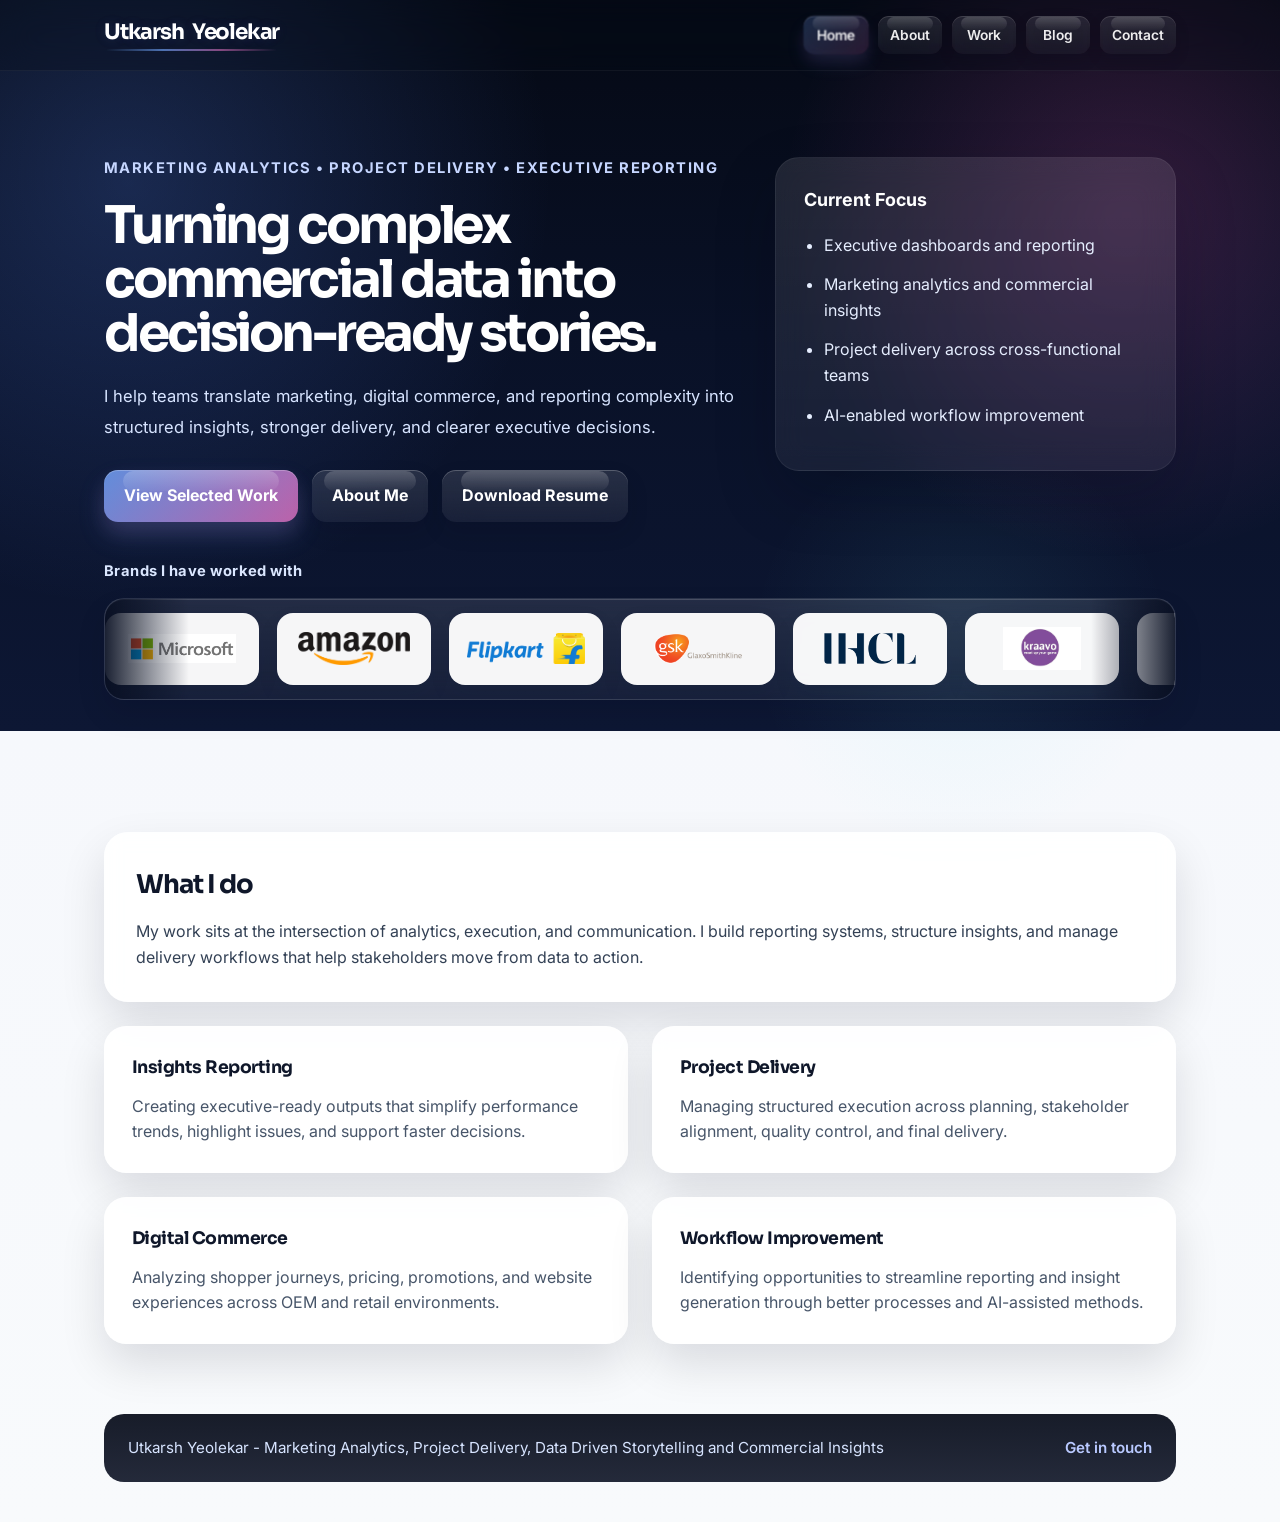
==== commit 8514c97f: "Update index.html" ====
--- a/index.html
+++ b/index.html
@@ -57,7 +57,7 @@
           <div class="client-logo-card"><img class="logo-flipkart" src="assets/images/client-logos/Flipkart.png" alt="Flipkart" /></div>
           <div class="client-logo-card"><img class="logo-gsk" src="assets/images/client-logos/GSK.png" alt="GSK" /></div>
           <div class="client-logo-card"><img class="logo-ihcl" src="assets/images/client-logos/IHCL.png" alt="IHCL" /></div>
-          <div class="client-logo-card"><img class="logo-kraavo" src="assets/images/client-logos/Kraavo.jpeg" alt="Kraavo" /></div>
+          <div class="client-logo-card"><img class="logo-kraavo" src="assets/images/client-logos/Kraavo.png" alt="Kraavo" /></div>
           <div class="client-logo-card"><img class="logo-nimetler" src="assets/images/client-logos/Nimetler.png" alt="Nimetler" /></div>
           <div class="client-logo-card"><img class="logo-galderma" src="assets/images/client-logos/Galderma.png" alt="Galderma" /></div>
 
@@ -66,7 +66,7 @@
           <div class="client-logo-card"><img class="logo-flipkart" src="assets/images/client-logos/Flipkart.png" alt="Flipkart" /></div>
           <div class="client-logo-card"><img class="logo-gsk" src="assets/images/client-logos/GSK.png" alt="GSK" /></div>
           <div class="client-logo-card"><img class="logo-ihcl" src="assets/images/client-logos/IHCL.png" alt="IHCL" /></div>
-          <div class="client-logo-card"><img class="logo-kraavo" src="assets/images/client-logos/Kraavo.jpeg" alt="Kraavo" /></div>
+          <div class="client-logo-card"><img class="logo-kraavo" src="assets/images/client-logos/Kraavo.png" alt="Kraavo" /></div>
           <div class="client-logo-card"><img class="logo-nimetler" src="assets/images/client-logos/Nimetler.png" alt="Nimetler" /></div>
           <div class="client-logo-card"><img class="logo-galderma" src="assets/images/client-logos/Galderma.png" alt="Galderma" /></div>
         </div>
--- a/style-v4.css
+++ b/style-v4.css
@@ -166,6 +166,25 @@
   color: var(--text-white);
 }
 
+.hero-home {
+  grid-template-columns: 1.35fr 0.85fr;
+  grid-template-areas:
+    "text card"
+    "logos logos";
+}
+
+.hero-home .hero-text {
+  grid-area: text;
+}
+
+.hero-home .hero-card {
+  grid-area: card;
+}
+
+.hero-home .client-strip-full {
+  grid-area: logos;
+}
+
 .hero-text {
   min-width: 0;
 }
@@ -261,8 +280,12 @@
 }
 
 .client-strip-section {
-  margin-top: 28px;
-  max-width: 760px;
+  margin-top: 4px;
+}
+
+.client-strip-full {
+  width: 100%;
+  max-width: 100%;
 }
 
 .client-strip-title {
@@ -293,7 +316,7 @@
   content: "";
   position: absolute;
   top: 0;
-  width: 72px;
+  width: 84px;
   height: 100%;
   z-index: 2;
   pointer-events: none;
@@ -314,13 +337,13 @@
   align-items: center;
   gap: 18px;
   width: max-content;
-  animation: clientMarquee 26s linear infinite;
+  animation: clientMarquee 28s linear infinite;
 }
 
 .client-logo-card {
   flex: 0 0 auto;
-  width: 140px;
-  height: 64px;
+  width: 154px;
+  height: 72px;
   border-radius: 16px;
   background: rgba(255,255,255,0.96);
   display: flex;
@@ -332,11 +355,51 @@
 
 .client-logo-card img {
   display: block;
-  max-width: 100%;
-  max-height: 32px;
   width: auto;
   height: auto;
+  max-width: 118px;
+  max-height: 38px;
   object-fit: contain;
+}
+
+.logo-msft {
+  max-width: 126px !important;
+  max-height: 30px !important;
+}
+
+.logo-amazon {
+  max-width: 112px !important;
+  max-height: 34px !important;
+}
+
+.logo-flipkart {
+  max-width: 118px !important;
+  max-height: 34px !important;
+}
+
+.logo-gsk {
+  max-width: 98px !important;
+  max-height: 42px !important;
+}
+
+.logo-ihcl {
+  max-width: 92px !important;
+  max-height: 40px !important;
+}
+
+.logo-kraavo {
+  max-width: 108px !important;
+  max-height: 44px !important;
+}
+
+.logo-nimetler {
+  max-width: 106px !important;
+  max-height: 42px !important;
+}
+
+.logo-galderma {
+  max-width: 118px !important;
+  max-height: 28px !important;
 }
 
 @keyframes clientMarquee {
@@ -588,8 +651,13 @@
       linear-gradient(180deg, #060913 0%, #0a1022 25%, #101933 54%, #f5f7ff 54%, #f7f9fc 100%);
   }
 
-  .hero {
+  .hero,
+  .hero-home {
     grid-template-columns: 1fr;
+    grid-template-areas:
+      "text"
+      "card"
+      "logos";
     padding: 64px 24px 110px;
   }
 
@@ -601,8 +669,9 @@
     grid-template-columns: 1fr;
   }
 
-  .client-strip-section {
-    max-width: 100%;
+  .client-logo-card {
+    width: 140px;
+    height: 66px;
   }
 }
 
@@ -629,7 +698,8 @@
     border-radius: 10px;
   }
 
-  .hero {
+  .hero,
+  .hero-home {
     padding: 56px 20px 96px;
   }
 
@@ -642,17 +712,31 @@
   }
 
   .client-strip-section {
-    margin-top: 22px;
+    margin-top: 4px;
+  }
+
+  .client-strip::before,
+  .client-strip::after {
+    width: 48px;
   }
 
   .client-logo-card {
-    width: 122px;
-    height: 56px;
+    width: 124px;
+    height: 58px;
     padding: 8px 12px;
   }
 
-  .client-logo-card img {
-    max-height: 28px;
+  .client-logo-card img,
+  .logo-msft,
+  .logo-amazon,
+  .logo-flipkart,
+  .logo-gsk,
+  .logo-ihcl,
+  .logo-kraavo,
+  .logo-nimetler,
+  .logo-galderma {
+    max-width: 94px !important;
+    max-height: 28px !important;
   }
 
   main {
